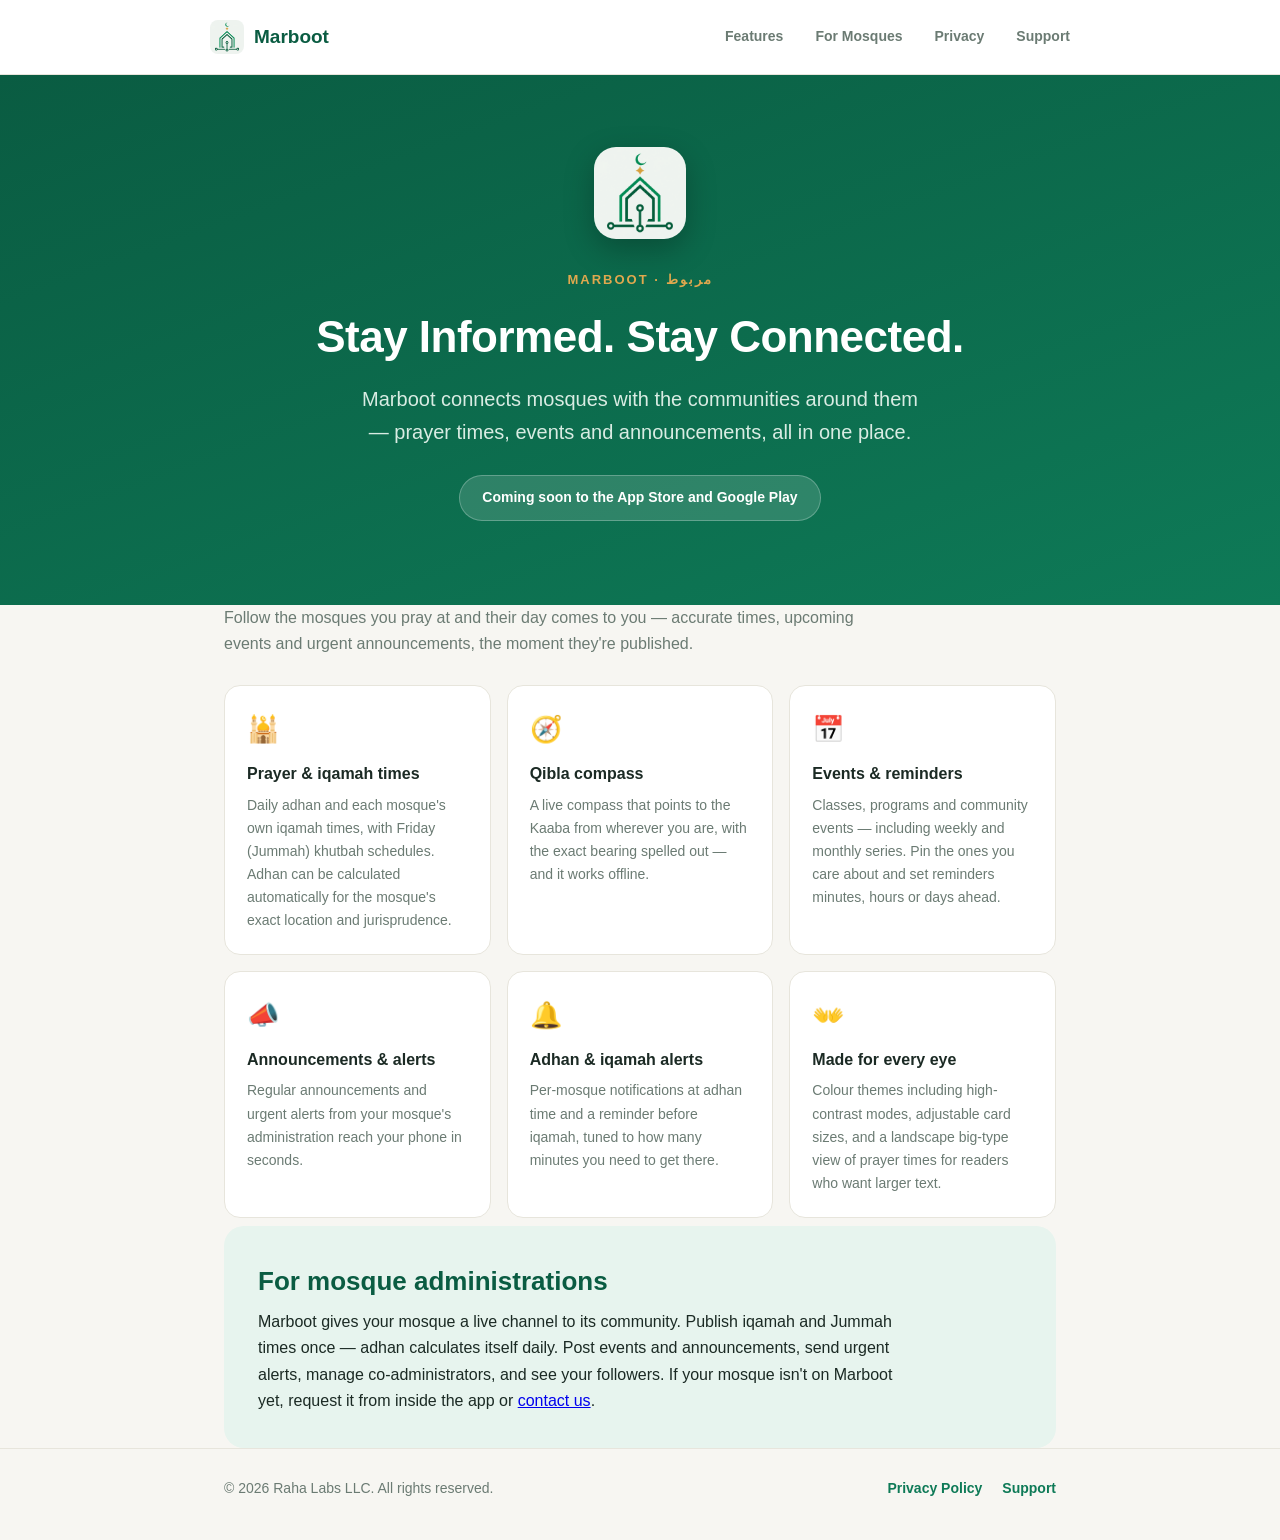
==== index.html @ cbec8668 "Cache-bust stylesheet" ====
<!DOCTYPE html>
<html lang="en">
<head>
  <meta charset="utf-8" />
  <meta name="viewport" content="width=device-width, initial-scale=1" />
  <title>Marboot — Stay Informed. Stay Connected.</title>
  <meta name="description" content="Marboot connects mosques with the communities around them: prayer and iqamah times, events, announcements and a qibla compass — all in one app." />
  <meta property="og:title" content="Marboot — Stay Informed. Stay Connected." />
  <meta property="og:description" content="Connecting mosques with their communities — prayer times, events, announcements and qibla in one app." />
  <meta property="og:image" content="icon.png" />
  <link rel="icon" href="icon.png" />
  <link rel="apple-touch-icon" href="icon.png" />
  <link rel="stylesheet" href="styles.css?v=2" />
</head>
<body>
  <header>
    <nav class="nav wrap">
      <a class="brand" href="index.html"><img src="icon.png" alt="" />Marboot</a>
      <a href="index.html#features">Features</a>
      <a href="index.html#mosques">For Mosques</a>
      <a href="privacy.html">Privacy</a>
      <a href="support.html">Support</a>
    </nav>
  </header>

  <div class="hero">
    <img src="icon.png" alt="Marboot app icon" />
    <div class="kicker">Marboot &middot; مربوط</div>
    <h1>Stay Informed. Stay Connected.</h1>
    <p class="tagline">Marboot connects mosques with the communities around them — prayer times, events and announcements, all in one place.</p>
    <span class="soon">Coming soon to the App&nbsp;Store and Google&nbsp;Play</span>
  </div>

  <section id="features" class="wrap">
    <p class="lede">Follow the mosques you pray at and their day comes to you — accurate times, upcoming events and urgent announcements, the moment they're published.</p>
    <div class="grid">
      <div class="card"><div class="emoji">🕌</div><h3>Prayer &amp; iqamah times</h3><p>Daily adhan and each mosque's own iqamah times, with Friday (Jummah) khutbah schedules. Adhan can be calculated automatically for the mosque's exact location and jurisprudence.</p></div>
      <div class="card"><div class="emoji">🧭</div><h3>Qibla compass</h3><p>A live compass that points to the Kaaba from wherever you are, with the exact bearing spelled out — and it works offline.</p></div>
      <div class="card"><div class="emoji">📅</div><h3>Events &amp; reminders</h3><p>Classes, programs and community events — including weekly and monthly series. Pin the ones you care about and set reminders minutes, hours or days ahead.</p></div>
      <div class="card"><div class="emoji">📣</div><h3>Announcements &amp; alerts</h3><p>Regular announcements and urgent alerts from your mosque's administration reach your phone in seconds.</p></div>
      <div class="card"><div class="emoji">🔔</div><h3>Adhan &amp; iqamah alerts</h3><p>Per-mosque notifications at adhan time and a reminder before iqamah, tuned to how many minutes you need to get there.</p></div>
      <div class="card"><div class="emoji">👐</div><h3>Made for every eye</h3><p>Colour themes including high-contrast modes, adjustable card sizes, and a landscape big-type view of prayer times for readers who want larger text.</p></div>
    </div>
  </section>

  <section id="mosques" class="wrap">
    <div class="admins">
      <h2>For mosque administrations</h2>
      <p>Marboot gives your mosque a live channel to its community. Publish iqamah and Jummah times once — adhan calculates itself daily. Post events and announcements, send urgent alerts, manage co-administrators, and see your followers. If your mosque isn't on Marboot yet, request it from inside the app or <a href="support.html">contact us</a>.</p>
    </div>
  </section>

  <footer>
    <div class="wrap">
      <span class="copy">© 2026 Raha Labs LLC. All rights reserved.</span>
      <a href="privacy.html">Privacy Policy</a>
      <a href="support.html">Support</a>
    </div>
  </footer>
</body>
</html>
---- styles.css ----
/* Marboot site — matches the app's Emerald Oasis palette. */
:root {
  --primary: #0E7A57;
  --primary-dark: #0A5C42;
  --primary-soft: #E7F4EE;
  --accent: #E0A84E;
  --bg: #F7F6F2;
  --surface: #FFFFFF;
  --text: #1B2A24;
  --muted: #6B7B73;
  --border: #E7E5DC;
}

* { margin: 0; padding: 0; box-sizing: border-box; }

body {
  font-family: -apple-system, BlinkMacSystemFont, "Segoe UI", Roboto, "Helvetica Neue", sans-serif;
  background: var(--bg);
  color: var(--text);
  line-height: 1.65;
}

.wrap { max-width: 880px; margin: 0 auto; padding: 0 24px; }

/* Header */
header { background: var(--surface); border-bottom: 1px solid var(--border); }
.nav { display: flex; align-items: center; gap: 12px; padding: 14px 0; }
.nav img { width: 34px; height: 34px; border-radius: 8px; }
.nav .brand { font-size: 19px; font-weight: 800; color: var(--primary-dark); margin-right: auto; text-decoration: none; display: flex; align-items: center; gap: 10px; }
.nav a { color: var(--muted); text-decoration: none; font-weight: 600; font-size: 14px; padding: 6px 10px; border-radius: 8px; }
.nav a:hover { color: var(--primary); background: var(--primary-soft); }

/* Hero */
.hero { background: linear-gradient(160deg, var(--primary-dark), var(--primary)); color: #fff; text-align: center; padding: 72px 24px 84px; }
.hero img { width: 92px; height: 92px; border-radius: 22px; box-shadow: 0 10px 30px rgba(0,0,0,.25); margin-bottom: 22px; }
.hero h1 { font-size: 44px; font-weight: 800; letter-spacing: -0.5px; }
.hero .kicker { color: var(--accent); font-weight: 700; letter-spacing: 2px; font-size: 13px; text-transform: uppercase; margin-bottom: 10px; }
.hero p.tagline { font-size: 20px; color: #d9ece3; margin-top: 10px; max-width: 560px; margin-left: auto; margin-right: auto; }
.hero .soon { display: inline-block; margin-top: 26px; background: rgba(255,255,255,.14); border: 1px solid rgba(255,255,255,.25); color: #fff; padding: 10px 22px; border-radius: 999px; font-weight: 700; font-size: 14px; }

/* Sections */
section { padding: 56px 0; }
h2 { font-size: 26px; font-weight: 800; color: var(--primary-dark); margin-bottom: 8px; }
.lede { color: var(--muted); max-width: 640px; margin-bottom: 28px; }

.grid { display: grid; grid-template-columns: repeat(auto-fit, minmax(240px, 1fr)); gap: 16px; }
.card { background: var(--surface); border: 1px solid var(--border); border-radius: 16px; padding: 22px; }
.card .emoji { font-size: 26px; }
.card h3 { font-size: 16px; font-weight: 700; margin: 10px 0 6px; }
.card p { font-size: 14px; color: var(--muted); }

.admins { background: var(--primary-soft); border-radius: 20px; padding: 34px; margin-top: 8px; }
.admins h2 { margin-bottom: 6px; }
.admins p { color: var(--text); max-width: 640px; }

/* Legal / prose pages */
.prose { background: var(--surface); border: 1px solid var(--border); border-radius: 16px; padding: 40px; margin: 48px 0; }
.prose h1 { font-size: 30px; color: var(--primary-dark); margin-bottom: 4px; }
.prose .updated { color: var(--muted); font-size: 14px; margin-bottom: 26px; }
.prose h2 { font-size: 19px; margin: 28px 0 8px; }
.prose p, .prose li { font-size: 15px; }
.prose ul { padding-left: 22px; margin: 8px 0; }
.prose li { margin: 5px 0; }
.prose a { color: var(--primary); }

/* Footer */
footer { border-top: 1px solid var(--border); padding: 28px 0 40px; color: var(--muted); font-size: 14px; }
footer .wrap { display: flex; flex-wrap: wrap; gap: 8px 20px; align-items: center; }
footer a { color: var(--primary); text-decoration: none; font-weight: 600; }
footer .copy { margin-right: auto; }

/* Phones: the brand takes its own row so all four links fit beneath it,
   and the type scale steps down to match the narrower measure. */
@media (max-width: 560px) {
  .nav { flex-wrap: wrap; gap: 6px 4px; padding: 12px 0 10px; }
  .nav .brand { flex-basis: 100%; }
  .nav a:not(.brand) { font-size: 13px; padding: 5px 8px; }
  .hero { padding: 48px 20px 56px; }
  .hero img { width: 76px; height: 76px; }
  .hero h1 { font-size: 30px; }
  .hero p.tagline { font-size: 17px; }
  section { padding: 40px 0; }
  h2 { font-size: 22px; }
  .admins { padding: 24px; }
  .prose { padding: 26px; margin: 28px 0; }
  .prose h1 { font-size: 26px; }
}
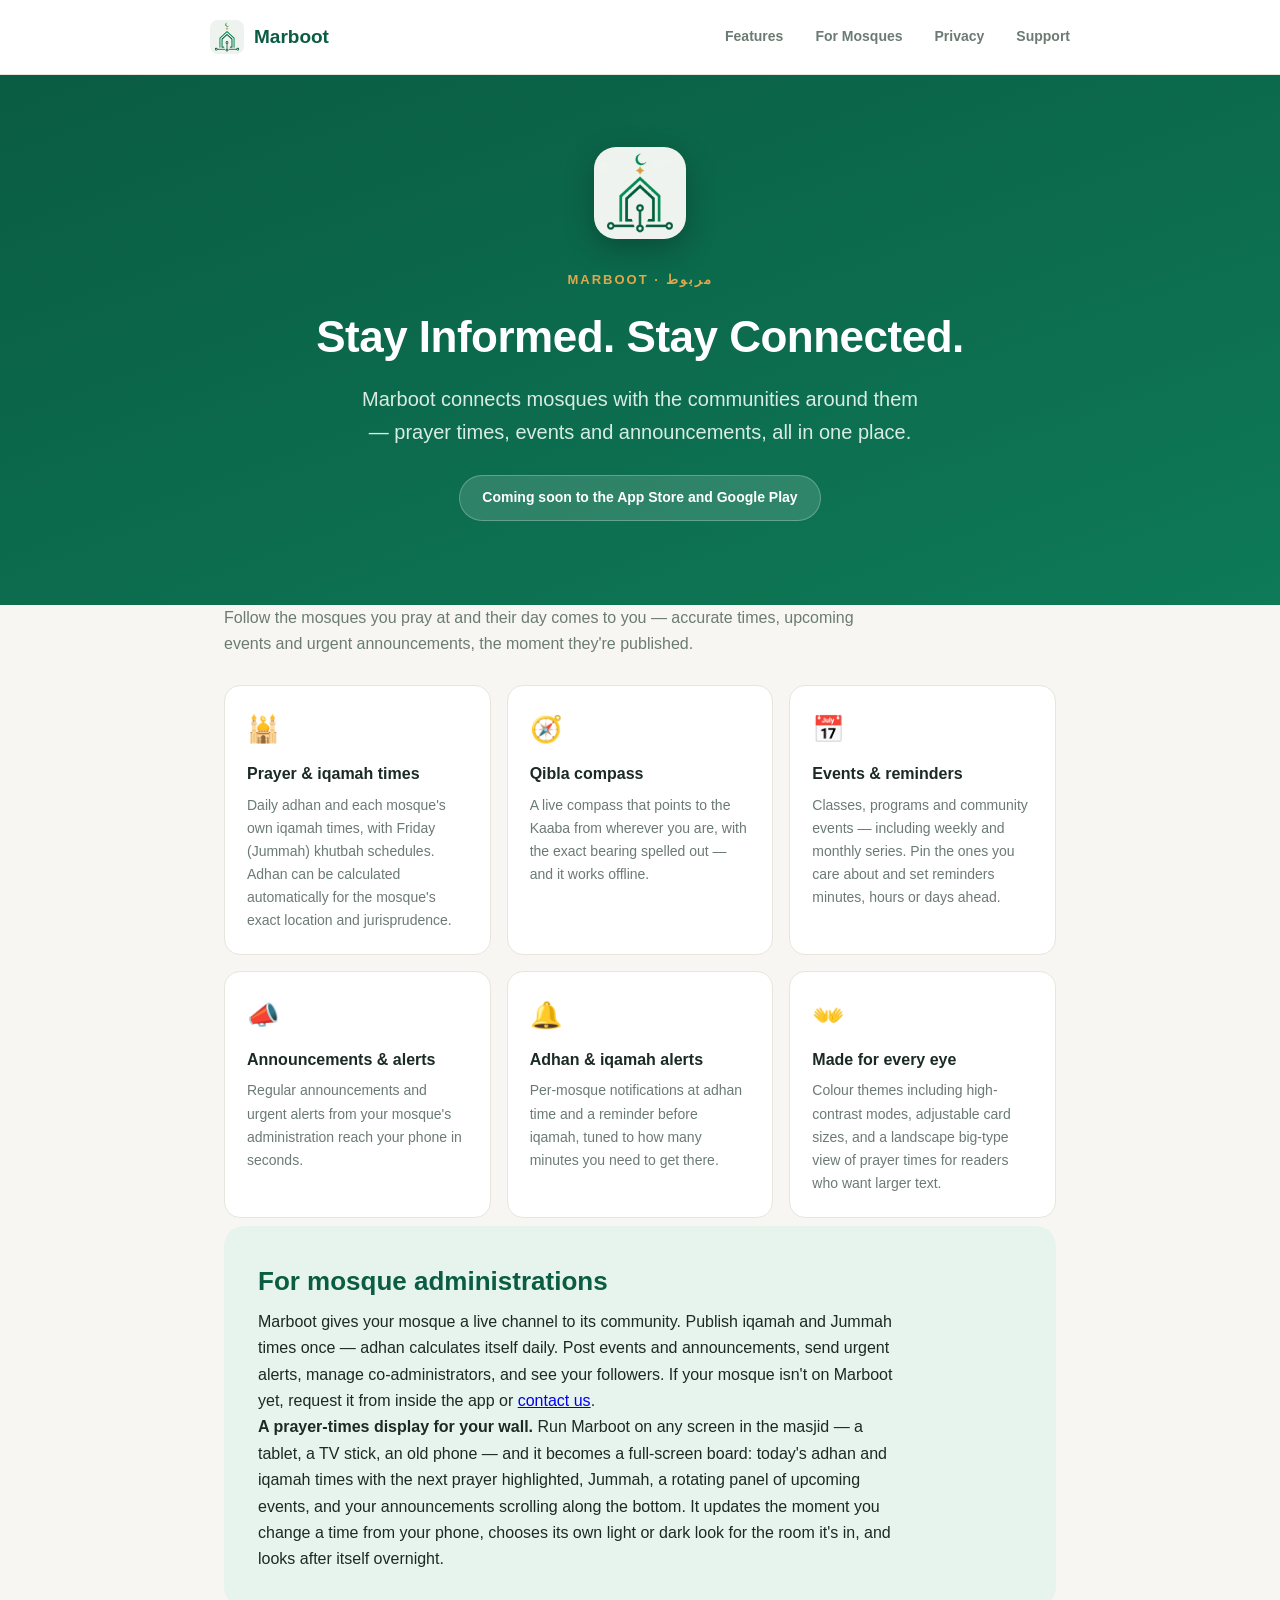
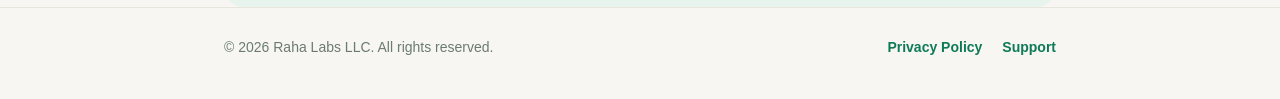
==== commit b7c52db3: "Add the wall display to For Mosques; note Apple revocation on deletion The site never mentioned the " ====
--- a/index.html
+++ b/index.html
@@ -47,6 +47,7 @@
     <div class="admins">
       <h2>For mosque administrations</h2>
       <p>Marboot gives your mosque a live channel to its community. Publish iqamah and Jummah times once — adhan calculates itself daily. Post events and announcements, send urgent alerts, manage co-administrators, and see your followers. If your mosque isn't on Marboot yet, request it from inside the app or <a href="support.html">contact us</a>.</p>
+      <p><strong>A prayer-times display for your wall.</strong> Run Marboot on any screen in the masjid — a tablet, a TV stick, an old phone — and it becomes a full-screen board: today's adhan and iqamah times with the next prayer highlighted, Jummah, a rotating panel of upcoming events, and your announcements scrolling along the bottom. It updates the moment you change a time from your phone, chooses its own light or dark look for the room it's in, and looks after itself overnight.</p>
     </div>
   </section>
 
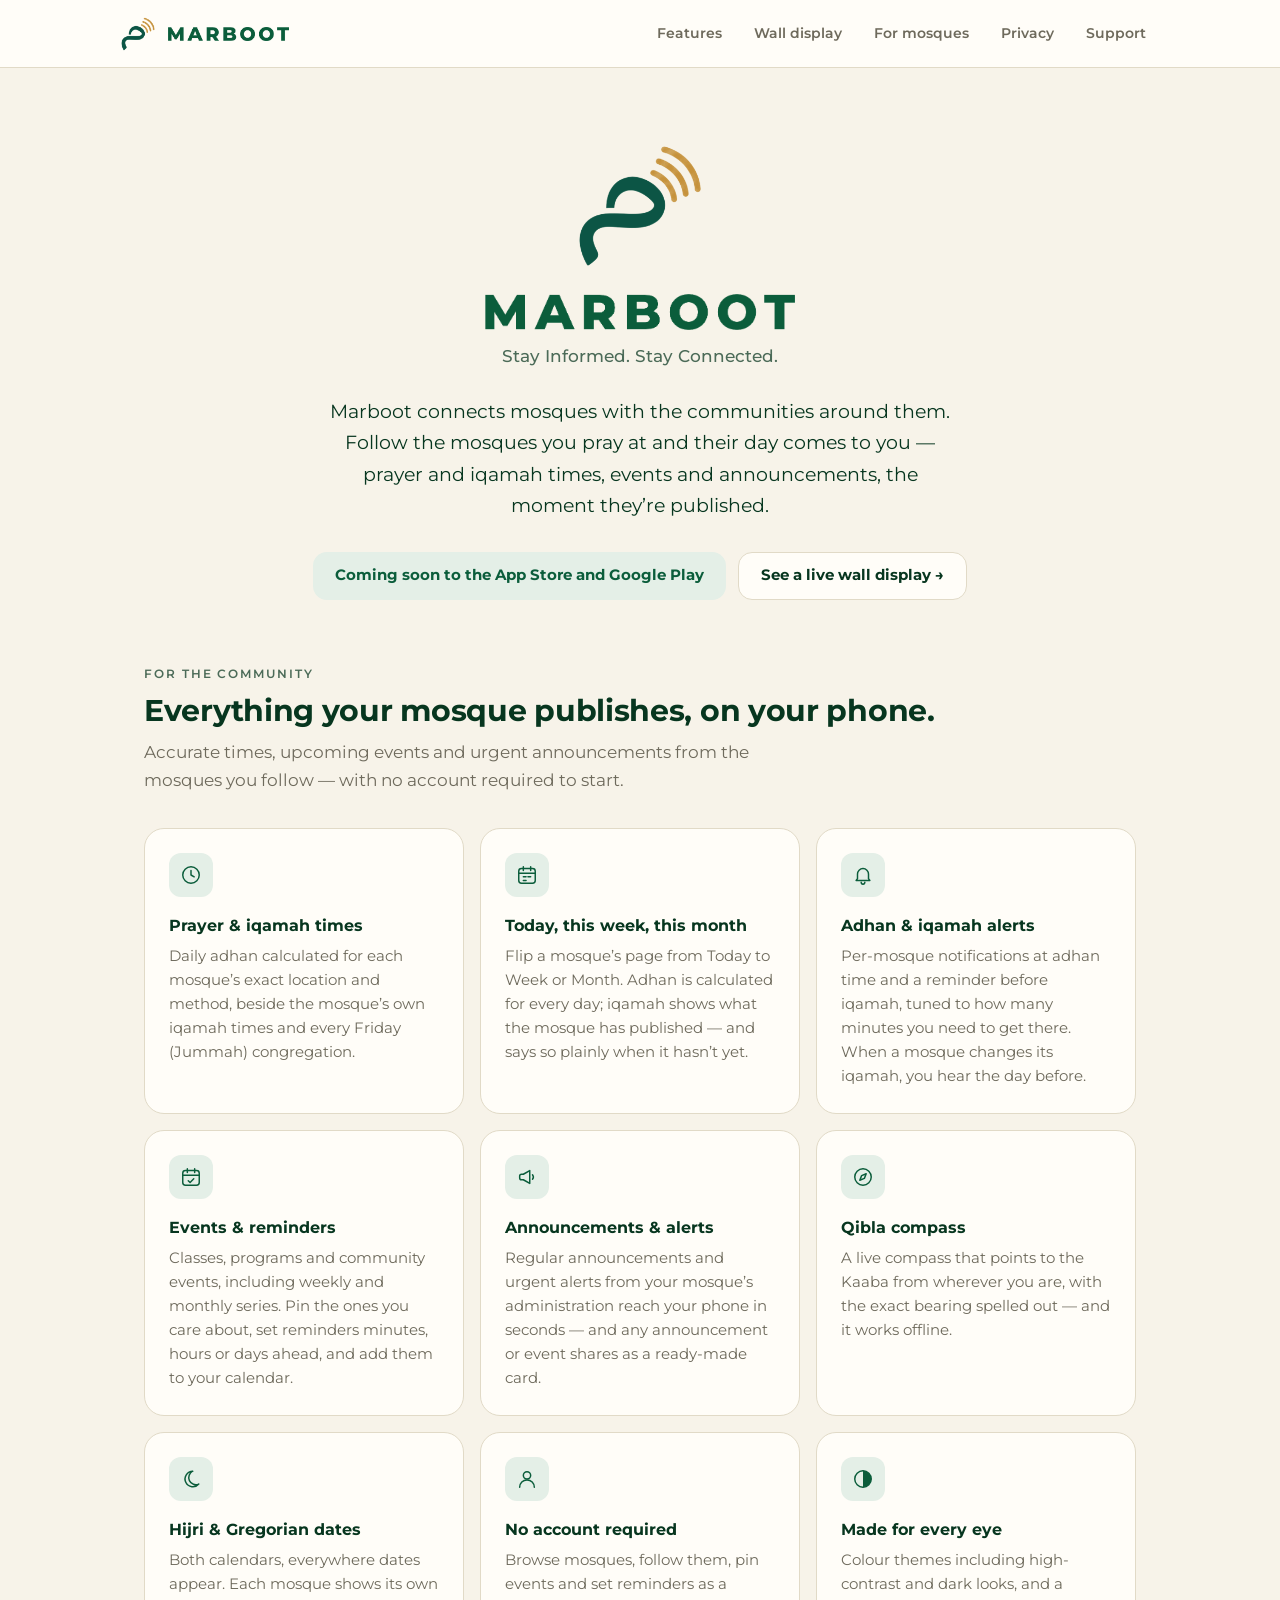
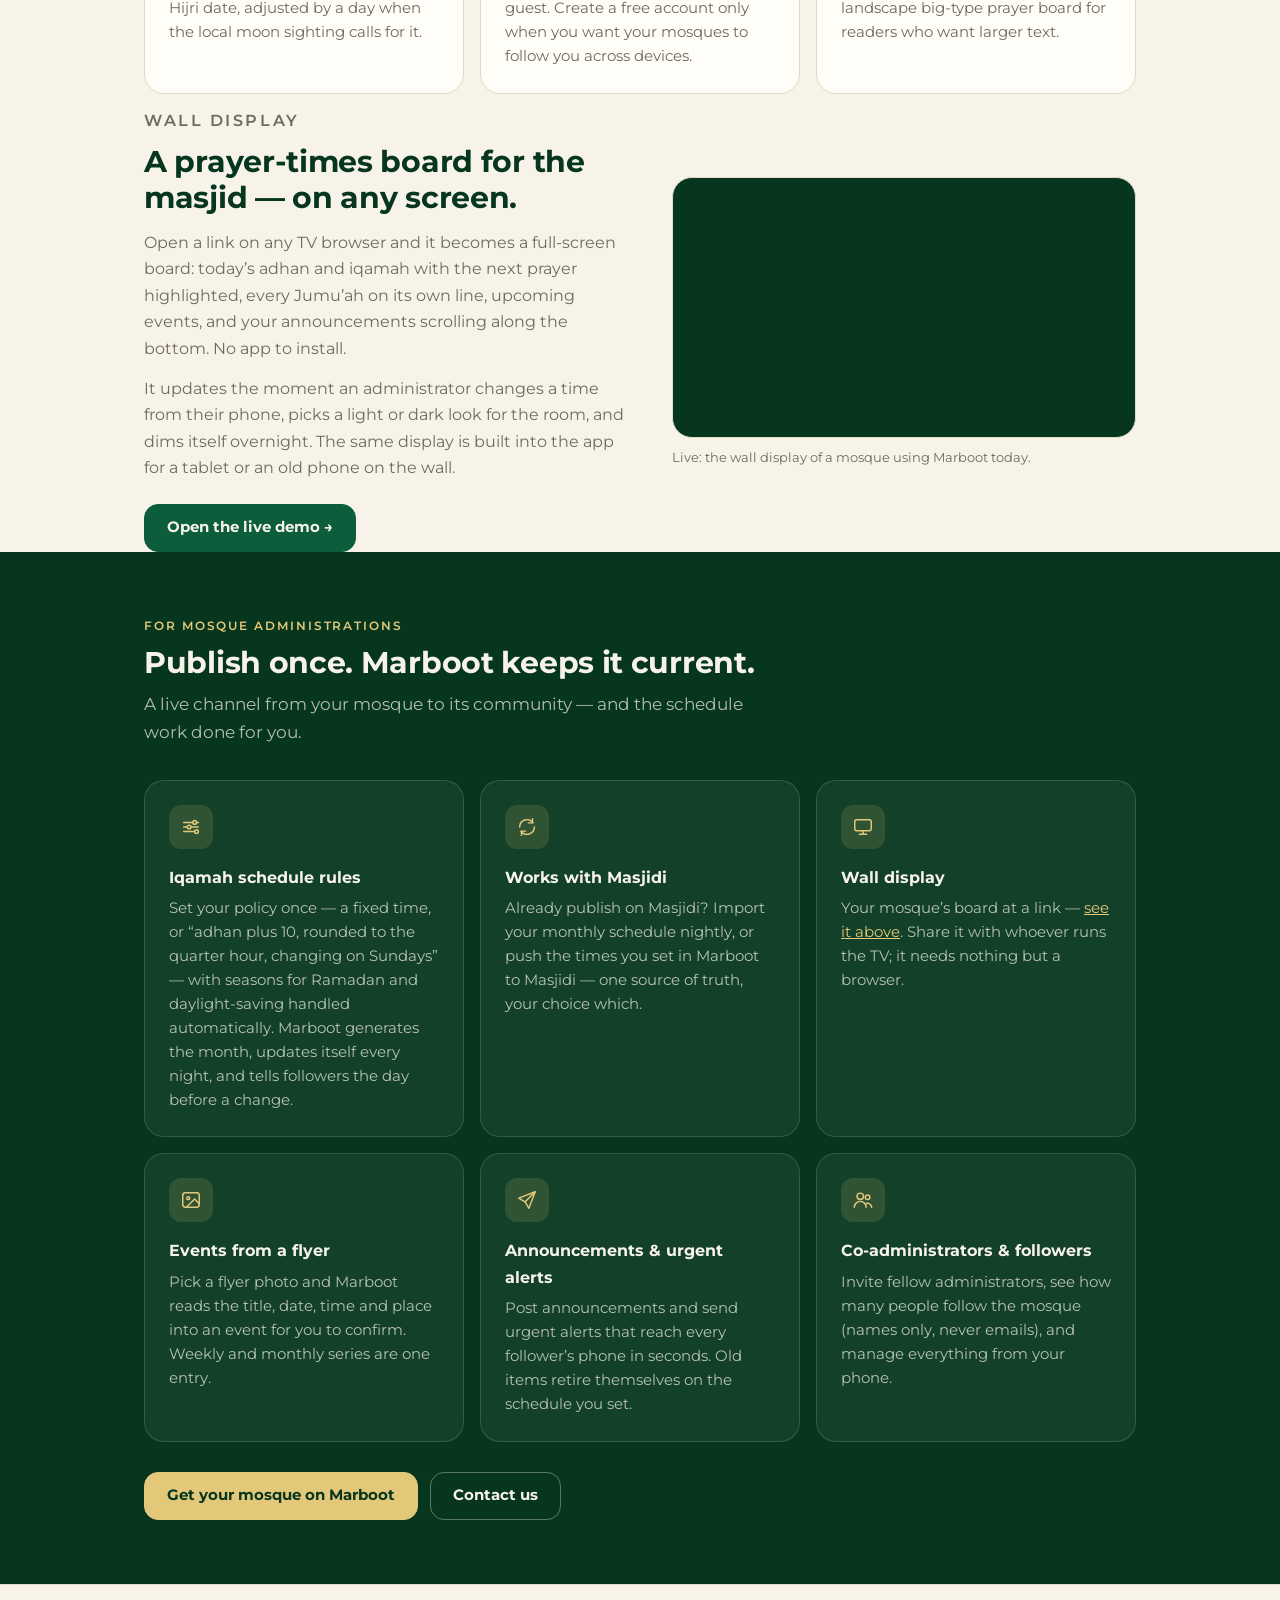
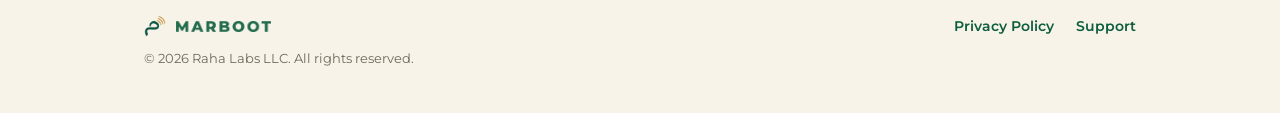
==== commit 37e2bd09: "Rebrand to the design-guide kit; cover the new features Visual: dome green, brass and marble cream t" ====
--- a/index.html
+++ b/index.html
@@ -4,58 +4,170 @@
   <meta charset="utf-8" />
   <meta name="viewport" content="width=device-width, initial-scale=1" />
   <title>Marboot — Stay Informed. Stay Connected.</title>
-  <meta name="description" content="Marboot connects mosques with the communities around them: prayer and iqamah times, events, announcements and a qibla compass — all in one app." />
+  <meta name="description" content="Marboot connects mosques with the communities around them: prayer and iqamah times, week and month schedules, events, announcements, a qibla compass and a wall display for the masjid — all in one app." />
   <meta property="og:title" content="Marboot — Stay Informed. Stay Connected." />
-  <meta property="og:description" content="Connecting mosques with their communities — prayer times, events, announcements and qibla in one app." />
-  <meta property="og:image" content="icon.png" />
-  <link rel="icon" href="icon.png" />
-  <link rel="apple-touch-icon" href="icon.png" />
-  <link rel="stylesheet" href="styles.css?v=2" />
+  <meta property="og:description" content="Connecting mosques with their communities — prayer times, events, announcements, qibla and a live wall display." />
+  <meta property="og:image" content="https://obaidamin.github.io/marboot-site/assets/og-image.png" />
+  <meta property="og:type" content="website" />
+  <meta name="twitter:card" content="summary_large_image" />
+  <meta name="theme-color" content="#F7F3E9" />
+  <link rel="icon" type="image/png" sizes="32x32" href="assets/favicon-32.png" />
+  <link rel="icon" type="image/png" sizes="16x16" href="assets/favicon-16.png" />
+  <link rel="apple-touch-icon" href="assets/apple-touch-icon.png" />
+  <link rel="preconnect" href="https://fonts.googleapis.com" />
+  <link rel="preconnect" href="https://fonts.gstatic.com" crossorigin />
+  <link href="https://fonts.googleapis.com/css2?family=Montserrat:wght@400;500;600;700;800&display=swap" rel="stylesheet" />
+  <link rel="stylesheet" href="styles.css?v=3" />
 </head>
 <body>
   <header>
-    <nav class="nav wrap">
-      <a class="brand" href="index.html"><img src="icon.png" alt="" />Marboot</a>
+    <nav class="nav wrap" aria-label="Main">
+      <a class="brand" href="index.html" aria-label="Marboot home">
+        <img class="symbol" src="assets/symbol-color.png" alt="" />
+        <img class="word" src="assets/wordmark-green.png" alt="Marboot" />
+      </a>
       <a href="index.html#features">Features</a>
-      <a href="index.html#mosques">For Mosques</a>
+      <a href="index.html#display">Wall display</a>
+      <a href="index.html#mosques">For mosques</a>
       <a href="privacy.html">Privacy</a>
       <a href="support.html">Support</a>
     </nav>
   </header>
 
   <div class="hero">
-    <img src="icon.png" alt="Marboot app icon" />
-    <div class="kicker">Marboot &middot; مربوط</div>
-    <h1>Stay Informed. Stay Connected.</h1>
-    <p class="tagline">Marboot connects mosques with the communities around them — prayer times, events and announcements, all in one place.</p>
-    <span class="soon">Coming soon to the App&nbsp;Store and Google&nbsp;Play</span>
+    <img class="symbol" src="assets/symbol-color.png" alt="" />
+    <img class="word" src="assets/wordmark-green.png" alt="Marboot" />
+    <p class="tagline">Stay Informed. Stay Connected.</p>
+    <p class="lede">Marboot connects mosques with the communities around them. Follow the mosques you pray at and their day comes to you — prayer and iqamah times, events and announcements, the moment they’re published.</p>
+    <div class="actions">
+      <span class="pill">Coming soon to the App Store and Google Play</span>
+      <a class="btn" href="#display">See a live wall display →</a>
+    </div>
   </div>
 
   <section id="features" class="wrap">
-    <p class="lede">Follow the mosques you pray at and their day comes to you — accurate times, upcoming events and urgent announcements, the moment they're published.</p>
+    <p class="eyebrow">For the community</p>
+    <h2>Everything your mosque publishes, on your phone.</h2>
+    <p class="sub">Accurate times, upcoming events and urgent announcements from the mosques you follow — with no account required to start.</p>
     <div class="grid">
-      <div class="card"><div class="emoji">🕌</div><h3>Prayer &amp; iqamah times</h3><p>Daily adhan and each mosque's own iqamah times, with Friday (Jummah) khutbah schedules. Adhan can be calculated automatically for the mosque's exact location and jurisprudence.</p></div>
-      <div class="card"><div class="emoji">🧭</div><h3>Qibla compass</h3><p>A live compass that points to the Kaaba from wherever you are, with the exact bearing spelled out — and it works offline.</p></div>
-      <div class="card"><div class="emoji">📅</div><h3>Events &amp; reminders</h3><p>Classes, programs and community events — including weekly and monthly series. Pin the ones you care about and set reminders minutes, hours or days ahead.</p></div>
-      <div class="card"><div class="emoji">📣</div><h3>Announcements &amp; alerts</h3><p>Regular announcements and urgent alerts from your mosque's administration reach your phone in seconds.</p></div>
-      <div class="card"><div class="emoji">🔔</div><h3>Adhan &amp; iqamah alerts</h3><p>Per-mosque notifications at adhan time and a reminder before iqamah, tuned to how many minutes you need to get there.</p></div>
-      <div class="card"><div class="emoji">👐</div><h3>Made for every eye</h3><p>Colour themes including high-contrast modes, adjustable card sizes, and a landscape big-type view of prayer times for readers who want larger text.</p></div>
+      <div class="card">
+        <div class="icon"><svg viewBox="0 0 24 24"><circle cx="12" cy="12" r="9"/><path d="M12 7v5l3.5 2"/></svg></div>
+        <h3>Prayer &amp; iqamah times</h3>
+        <p>Daily adhan calculated for each mosque’s exact location and method, beside the mosque’s own iqamah times and every Friday (Jummah) congregation.</p>
+      </div>
+      <div class="card">
+        <div class="icon"><svg viewBox="0 0 24 24"><rect x="3" y="5" width="18" height="16" rx="3"/><path d="M3 10h18M8 3v4M16 3v4M8 14h3M13 14h3M8 18h3"/></svg></div>
+        <h3>Today, this week, this month</h3>
+        <p>Flip a mosque’s page from Today to Week or Month. Adhan is calculated for every day; iqamah shows what the mosque has published — and says so plainly when it hasn’t yet.</p>
+      </div>
+      <div class="card">
+        <div class="icon"><svg viewBox="0 0 24 24"><path d="M6 16V11a6 6 0 0 1 12 0v5l1.5 2h-15z"/><path d="M10 20a2 2 0 0 0 4 0"/></svg></div>
+        <h3>Adhan &amp; iqamah alerts</h3>
+        <p>Per-mosque notifications at adhan time and a reminder before iqamah, tuned to how many minutes you need to get there. When a mosque changes its iqamah, you hear the day before.</p>
+      </div>
+      <div class="card">
+        <div class="icon"><svg viewBox="0 0 24 24"><rect x="3" y="5" width="18" height="16" rx="3"/><path d="M3 10h18M8 3v4M16 3v4M9 16l2 2 4-4"/></svg></div>
+        <h3>Events &amp; reminders</h3>
+        <p>Classes, programs and community events, including weekly and monthly series. Pin the ones you care about, set reminders minutes, hours or days ahead, and add them to your calendar.</p>
+      </div>
+      <div class="card">
+        <div class="icon"><svg viewBox="0 0 24 24"><path d="M4 11v2a2 2 0 0 0 2 2h2l7 4V5L8 9H6a2 2 0 0 0-2 2z"/><path d="M18 9.5a4 4 0 0 1 0 5"/></svg></div>
+        <h3>Announcements &amp; alerts</h3>
+        <p>Regular announcements and urgent alerts from your mosque’s administration reach your phone in seconds — and any announcement or event shares as a ready-made card.</p>
+      </div>
+      <div class="card">
+        <div class="icon"><svg viewBox="0 0 24 24"><circle cx="12" cy="12" r="9"/><path d="M15.5 8.5 13.5 13.5 8.5 15.5 10.5 10.5z"/></svg></div>
+        <h3>Qibla compass</h3>
+        <p>A live compass that points to the Kaaba from wherever you are, with the exact bearing spelled out — and it works offline.</p>
+      </div>
+      <div class="card">
+        <div class="icon"><svg viewBox="0 0 24 24"><path d="M14 3.5a8.5 8.5 0 1 0 6.5 14A7 7 0 0 1 14 3.5z"/></svg></div>
+        <h3>Hijri &amp; Gregorian dates</h3>
+        <p>Both calendars, everywhere dates appear. Each mosque shows its own Hijri date, adjusted by a day when the local moon sighting calls for it.</p>
+      </div>
+      <div class="card">
+        <div class="icon"><svg viewBox="0 0 24 24"><circle cx="12" cy="8" r="4"/><path d="M4 21a8 8 0 0 1 16 0"/></svg></div>
+        <h3>No account required</h3>
+        <p>Browse mosques, follow them, pin events and set reminders as a guest. Create a free account only when you want your mosques to follow you across devices.</p>
+      </div>
+      <div class="card">
+        <div class="icon"><svg viewBox="0 0 24 24"><circle cx="12" cy="12" r="9"/><path d="M12 3a9 9 0 0 1 0 18z" fill="currentColor" stroke="none"/></svg></div>
+        <h3>Made for every eye</h3>
+        <p>Colour themes including high-contrast and dark looks, and a landscape big-type prayer board for readers who want larger text.</p>
+      </div>
     </div>
   </section>
 
-  <section id="mosques" class="wrap">
-    <div class="admins">
-      <h2>For mosque administrations</h2>
-      <p>Marboot gives your mosque a live channel to its community. Publish iqamah and Jummah times once — adhan calculates itself daily. Post events and announcements, send urgent alerts, manage co-administrators, and see your followers. If your mosque isn't on Marboot yet, request it from inside the app or <a href="support.html">contact us</a>.</p>
-      <p><strong>A prayer-times display for your wall.</strong> Run Marboot on any screen in the masjid — a tablet, a TV stick, an old phone — and it becomes a full-screen board: today's adhan and iqamah times with the next prayer highlighted, Jummah, a rotating panel of upcoming events, and your announcements scrolling along the bottom. It updates the moment you change a time from your phone, chooses its own light or dark look for the room it's in, and looks after itself overnight.</p>
+  <section id="display" class="wrap">
+    <div class="display">
+      <div class="copy">
+        <p class="eyebrow">Wall display</p>
+        <h2>A prayer-times board for the masjid — on any screen.</h2>
+        <p>Open a link on any TV browser and it becomes a full-screen board: today’s adhan and iqamah with the next prayer highlighted, every Jumu’ah on its own line, upcoming events, and your announcements scrolling along the bottom. No app to install.</p>
+        <p>It updates the moment an administrator changes a time from their phone, picks a light or dark look for the room, and dims itself overnight. The same display is built into the app for a tablet or an old phone on the wall.</p>
+        <div class="actions">
+          <a class="btn primary" href="https://marboot-prod.web.app/tv/mosque_mhma_95391" target="_blank" rel="noopener">Open the live demo →</a>
+        </div>
+      </div>
+      <div>
+        <div class="frame">
+          <iframe src="https://marboot-prod.web.app/tv/mosque_mhma_95391?pattern=off" title="Marboot wall display — live" loading="lazy" tabindex="-1"></iframe>
+        </div>
+        <p class="frame-note">Live: the wall display of a mosque using Marboot today.</p>
+      </div>
+    </div>
+  </section>
+
+  <section id="mosques" class="admins">
+    <div class="wrap">
+      <p class="eyebrow">For mosque administrations</p>
+      <h2>Publish once. Marboot keeps it current.</h2>
+      <p class="sub">A live channel from your mosque to its community — and the schedule work done for you.</p>
+      <div class="grid">
+        <div class="card">
+          <div class="icon"><svg viewBox="0 0 24 24"><path d="M4 7h10M18 7h2M4 12h4M12 12h8M4 17h12M20 17h0"/><circle cx="16" cy="7" r="2"/><circle cx="10" cy="12" r="2"/><circle cx="18" cy="17" r="2"/></svg></div>
+          <h3>Iqamah schedule rules</h3>
+          <p>Set your policy once — a fixed time, or “adhan plus 10, rounded to the quarter hour, changing on Sundays” — with seasons for Ramadan and daylight-saving handled automatically. Marboot generates the month, updates itself every night, and tells followers the day before a change.</p>
+        </div>
+        <div class="card">
+          <div class="icon"><svg viewBox="0 0 24 24"><path d="M20 12a8 8 0 0 1-14.5 4.6M4 12a8 8 0 0 1 14.5-4.6"/><path d="M18 3v4.5h-4.5M6 21v-4.5h4.5"/></svg></div>
+          <h3>Works with Masjidi</h3>
+          <p>Already publish on Masjidi? Import your monthly schedule nightly, or push the times you set in Marboot to Masjidi — one source of truth, your choice which.</p>
+        </div>
+        <div class="card">
+          <div class="icon"><svg viewBox="0 0 24 24"><rect x="3" y="4" width="18" height="12" rx="2"/><path d="M8 20h8M12 16v4"/></svg></div>
+          <h3>Wall display</h3>
+          <p>Your mosque’s board at a link — <a href="#display">see it above</a>. Share it with whoever runs the TV; it needs nothing but a browser.</p>
+        </div>
+        <div class="card">
+          <div class="icon"><svg viewBox="0 0 24 24"><rect x="3" y="4" width="18" height="16" rx="3"/><circle cx="9" cy="10" r="1.6"/><path d="M21 16l-5-5-9 9"/></svg></div>
+          <h3>Events from a flyer</h3>
+          <p>Pick a flyer photo and Marboot reads the title, date, time and place into an event for you to confirm. Weekly and monthly series are one entry.</p>
+        </div>
+        <div class="card">
+          <div class="icon"><svg viewBox="0 0 24 24"><path d="M21 3 10 14"/><path d="M21 3l-7 18-4-7-7-4z"/></svg></div>
+          <h3>Announcements &amp; urgent alerts</h3>
+          <p>Post announcements and send urgent alerts that reach every follower’s phone in seconds. Old items retire themselves on the schedule you set.</p>
+        </div>
+        <div class="card">
+          <div class="icon"><svg viewBox="0 0 24 24"><circle cx="9" cy="8" r="3.5"/><path d="M2.5 20a6.5 6.5 0 0 1 13 0"/><circle cx="17" cy="9" r="2.5"/><path d="M16 15.5a5 5 0 0 1 5.5 4.5"/></svg></div>
+          <h3>Co-administrators &amp; followers</h3>
+          <p>Invite fellow administrators, see how many people follow the mosque (names only, never emails), and manage everything from your phone.</p>
+        </div>
+      </div>
+      <div class="actions">
+        <a class="btn primary" href="support.html#mosque">Get your mosque on Marboot</a>
+        <a class="btn" href="support.html">Contact us</a>
+      </div>
     </div>
   </section>
 
   <footer>
     <div class="wrap">
-      <span class="copy">© 2026 Raha Labs LLC. All rights reserved.</span>
+      <span class="mark"><img class="symbol" src="assets/symbol-color.png" alt="" /><img class="word" src="assets/wordmark-green.png" alt="Marboot" /></span>
       <a href="privacy.html">Privacy Policy</a>
       <a href="support.html">Support</a>
+      <span class="copy">© 2026 Raha Labs LLC. All rights reserved.</span>
     </div>
   </footer>
 </body>
--- a/styles.css
+++ b/styles.css
@@ -1,87 +1,129 @@
-/* Marboot site — matches the app's Emerald Oasis palette. */
+/* Marboot site — design-guide/brand-tokens: dome green, brass, marble cream.
+   One cream surface; hierarchy from type and space, hairline rules, no
+   gradients, no lifted cards. Montserrat throughout (the brand face); the
+   wordmark is artwork and is never typeset. */
 :root {
-  --primary: #0E7A57;
-  --primary-dark: #0A5C42;
-  --primary-soft: #E7F4EE;
-  --accent: #E0A84E;
-  --bg: #F7F6F2;
-  --surface: #FFFFFF;
-  --text: #1B2A24;
-  --muted: #6B7B73;
-  --border: #E7E5DC;
+  --green-900: #07361F; --green-700: #0B5D3B; --green-600: #0C5545; --green-500: #4C6B58; --green-100: #E4EFE7;
+  --brass-600: #C69239; --brass-500: #C9A227; --brass-300: #E3C87A;
+  --cream-050: #FFFDF8; --cream-100: #F7F3E9; --cream-200: #F6F1E4;
+  --line: #E1DAC7; --line-strong: #CFC6AE;
+  --ink: #07361F; --ink-muted: #6E6A5C;
+  --r-field: 14px; --r-card: 20px; --r-pill: 999px;
+  --dur: 120ms; --ease: cubic-bezier(0.2, 0, 0, 1);
 }
 
 * { margin: 0; padding: 0; box-sizing: border-box; }
+html { scroll-behavior: smooth; }
+body {
+  font-family: 'Montserrat', system-ui, -apple-system, 'Segoe UI', Roboto, sans-serif;
+  background: var(--cream-100); color: var(--ink); line-height: 1.65;
+  -webkit-font-smoothing: antialiased;
+}
+a { color: var(--green-700); transition: color var(--dur) var(--ease), background-color var(--dur) var(--ease), border-color var(--dur) var(--ease); }
+img { display: block; max-width: 100%; }
+.wrap { max-width: 1040px; margin: 0 auto; padding: 0 24px; }
 
-body {
-  font-family: -apple-system, BlinkMacSystemFont, "Segoe UI", Roboto, "Helvetica Neue", sans-serif;
-  background: var(--bg);
-  color: var(--text);
-  line-height: 1.65;
+/* ---- Header: horizontal lockup left, links right ---- */
+header { background: var(--cream-050); border-bottom: 1px solid var(--line); position: sticky; top: 0; z-index: 10; }
+.nav { display: flex; align-items: center; gap: 4px; padding: 14px 0; }
+.nav .brand { display: flex; align-items: center; gap: 12px; margin-right: auto; text-decoration: none; padding: 0; }
+.nav .brand .symbol { width: 36px; height: 36px; }
+.nav .brand .word { height: 14px; width: auto; } /* min wordmark height per the kit */
+.nav a { color: var(--ink-muted); text-decoration: none; font-weight: 600; font-size: 14px; padding: 8px 14px; border-radius: var(--r-pill); }
+.nav a:hover { color: var(--green-700); background: var(--green-100); }
+.nav a.cta { color: var(--cream-100); background: var(--green-700); margin-left: 6px; }
+.nav a.cta:hover { background: #07472C; }
+
+/* ---- Hero: the stacked lockup IS the headline ---- */
+.hero { text-align: center; padding: 72px 24px 64px; }
+.hero .symbol { width: 132px; height: 132px; margin: 0 auto; }
+.hero .word { height: 36px; width: auto; margin: 22px auto 0; }
+.hero .tagline { margin-top: 12px; font-size: 17px; font-weight: 500; color: var(--green-500); }
+.hero .lede { margin: 26px auto 0; max-width: 620px; font-size: 19px; color: var(--ink); }
+.hero .actions { display: flex; flex-wrap: wrap; gap: 12px; justify-content: center; margin-top: 30px; }
+.pill, .btn {
+  display: inline-flex; align-items: center; gap: 8px; height: 48px; padding: 0 22px;
+  border-radius: var(--r-field); font-weight: 700; font-size: 14.5px; text-decoration: none;
 }
+.pill { background: var(--green-100); color: var(--green-700); }
+.btn { background: var(--cream-050); color: var(--green-900); border: 1px solid var(--line); }
+.btn:hover { border-color: var(--line-strong); }
+.btn.primary { background: var(--green-700); color: var(--cream-100); border-color: var(--green-700); }
+.btn.primary:hover { background: #07472C; border-color: #07472C; }
+.hero .stores { margin-top: 14px; font-size: 13px; color: var(--ink-muted); }
 
-.wrap { max-width: 880px; margin: 0 auto; padding: 0 24px; }
+/* ---- Sections ---- */
+section { padding: 64px 0; }
+.eyebrow { font-size: 12px; font-weight: 600; letter-spacing: 0.16em; text-transform: uppercase; color: var(--green-500); margin-bottom: 10px; }
+h2 { font-size: 30px; font-weight: 700; letter-spacing: -0.01em; color: var(--green-900); line-height: 1.2; }
+.sub { color: var(--ink-muted); max-width: 640px; margin-top: 10px; font-size: 16.5px; }
 
-/* Header */
-header { background: var(--surface); border-bottom: 1px solid var(--border); }
-.nav { display: flex; align-items: center; gap: 12px; padding: 14px 0; }
-.nav img { width: 34px; height: 34px; border-radius: 8px; }
-.nav .brand { font-size: 19px; font-weight: 800; color: var(--primary-dark); margin-right: auto; text-decoration: none; display: flex; align-items: center; gap: 10px; }
-.nav a { color: var(--muted); text-decoration: none; font-weight: 600; font-size: 14px; padding: 6px 10px; border-radius: 8px; }
-.nav a:hover { color: var(--primary); background: var(--primary-soft); }
+.grid { display: grid; grid-template-columns: repeat(auto-fit, minmax(260px, 1fr)); gap: 16px; margin-top: 34px; }
+.card { background: var(--cream-050); border: 1px solid var(--line); border-radius: var(--r-card); padding: 24px; }
+.card:hover { border-color: var(--line-strong); }
+.icon { width: 44px; height: 44px; border-radius: 12px; background: var(--green-100); color: var(--green-700); display: grid; place-items: center; }
+.icon svg { width: 22px; height: 22px; stroke: currentColor; fill: none; stroke-width: 1.6; stroke-linecap: round; stroke-linejoin: round; }
+.card h3 { font-size: 16px; font-weight: 700; margin: 16px 0 6px; color: var(--green-900); }
+.card p { font-size: 14.5px; color: var(--ink-muted); }
 
-/* Hero */
-.hero { background: linear-gradient(160deg, var(--primary-dark), var(--primary)); color: #fff; text-align: center; padding: 72px 24px 84px; }
-.hero img { width: 92px; height: 92px; border-radius: 22px; box-shadow: 0 10px 30px rgba(0,0,0,.25); margin-bottom: 22px; }
-.hero h1 { font-size: 44px; font-weight: 800; letter-spacing: -0.5px; }
-.hero .kicker { color: var(--accent); font-weight: 700; letter-spacing: 2px; font-size: 13px; text-transform: uppercase; margin-bottom: 10px; }
-.hero p.tagline { font-size: 20px; color: #d9ece3; margin-top: 10px; max-width: 560px; margin-left: auto; margin-right: auto; }
-.hero .soon { display: inline-block; margin-top: 26px; background: rgba(255,255,255,.14); border: 1px solid rgba(255,255,255,.25); color: #fff; padding: 10px 22px; border-radius: 999px; font-weight: 700; font-size: 14px; }
+/* ---- Wall display: live frame beside the copy ---- */
+.display { display: grid; grid-template-columns: 1.05fr 1fr; gap: 40px; align-items: center; }
+.display .copy p { color: var(--ink-muted); margin-top: 14px; font-size: 16px; }
+.display .copy .actions { margin-top: 22px; display: flex; flex-wrap: wrap; gap: 12px; }
+.frame { border-radius: var(--r-card); overflow: hidden; border: 1px solid var(--line); background: var(--green-900); aspect-ratio: 16 / 9; }
+.frame iframe { width: 100%; height: 100%; border: 0; display: block; pointer-events: none; }
+.frame-note { font-size: 12.5px; color: var(--ink-muted); margin-top: 10px; }
 
-/* Sections */
-section { padding: 56px 0; }
-h2 { font-size: 26px; font-weight: 800; color: var(--primary-dark); margin-bottom: 8px; }
-.lede { color: var(--muted); max-width: 640px; margin-bottom: 28px; }
+/* ---- For mosque administrations: dome-green band ---- */
+.admins { background: var(--green-900); color: var(--cream-100); }
+.admins .eyebrow { color: var(--brass-300); }
+.admins h2 { color: var(--cream-100); }
+.admins .sub { color: rgba(247,243,233,0.72); }
+.admins .card { background: rgba(247,243,233,0.05); border-color: rgba(247,243,233,0.14); }
+.admins .card:hover { border-color: rgba(247,243,233,0.28); }
+.admins .icon { background: rgba(227,200,122,0.14); color: var(--brass-300); }
+.admins .card h3 { color: var(--cream-100); }
+.admins .card p { color: rgba(247,243,233,0.72); }
+.admins .card a { color: var(--brass-300); }
+.admins .actions { margin-top: 30px; display: flex; flex-wrap: wrap; gap: 12px; }
+.admins .btn { background: transparent; color: var(--cream-100); border-color: rgba(247,243,233,0.35); }
+.admins .btn:hover { border-color: var(--cream-100); }
+.admins .btn.primary { background: var(--brass-300); color: var(--green-900); border-color: var(--brass-300); }
+.admins .btn.primary:hover { background: #EBD48F; border-color: #EBD48F; }
 
-.grid { display: grid; grid-template-columns: repeat(auto-fit, minmax(240px, 1fr)); gap: 16px; }
-.card { background: var(--surface); border: 1px solid var(--border); border-radius: 16px; padding: 22px; }
-.card .emoji { font-size: 26px; }
-.card h3 { font-size: 16px; font-weight: 700; margin: 10px 0 6px; }
-.card p { font-size: 14px; color: var(--muted); }
+/* ---- Legal / prose pages ---- */
+.prose { background: var(--cream-050); border: 1px solid var(--line); border-radius: var(--r-card); padding: 44px; margin: 48px 0; }
+.prose h1 { font-size: 30px; font-weight: 700; color: var(--green-900); margin-bottom: 4px; letter-spacing: -0.01em; }
+.prose .updated { color: var(--ink-muted); font-size: 14px; margin-bottom: 26px; }
+.prose h2 { font-size: 19px; margin: 30px 0 8px; }
+.prose p, .prose li { font-size: 15.5px; }
+.prose ul { padding-left: 22px; margin: 8px 0; }
+.prose li { margin: 6px 0; }
+.prose code { font-family: ui-monospace, SFMono-Regular, Menlo, monospace; font-size: 0.92em; background: var(--cream-200); padding: 2px 6px; border-radius: 6px; }
 
-.admins { background: var(--primary-soft); border-radius: 20px; padding: 34px; margin-top: 8px; }
-.admins h2 { margin-bottom: 6px; }
-.admins p { color: var(--text); max-width: 640px; }
+/* ---- Footer ---- */
+footer { border-top: 1px solid var(--line); padding: 30px 0 44px; color: var(--ink-muted); font-size: 14px; }
+footer .wrap { display: flex; flex-wrap: wrap; gap: 10px 22px; align-items: center; }
+footer .mark { display: flex; align-items: center; gap: 10px; margin-right: auto; }
+footer .mark img.symbol { width: 22px; height: 22px; }
+footer .mark img.word { height: 11px; width: auto; opacity: 0.9; }
+footer a { text-decoration: none; font-weight: 600; }
+footer a:hover { color: var(--green-900); }
+footer .copy { flex-basis: 100%; font-size: 13px; }
 
-/* Legal / prose pages */
-.prose { background: var(--surface); border: 1px solid var(--border); border-radius: 16px; padding: 40px; margin: 48px 0; }
-.prose h1 { font-size: 30px; color: var(--primary-dark); margin-bottom: 4px; }
-.prose .updated { color: var(--muted); font-size: 14px; margin-bottom: 26px; }
-.prose h2 { font-size: 19px; margin: 28px 0 8px; }
-.prose p, .prose li { font-size: 15px; }
-.prose ul { padding-left: 22px; margin: 8px 0; }
-.prose li { margin: 5px 0; }
-.prose a { color: var(--primary); }
-
-/* Footer */
-footer { border-top: 1px solid var(--border); padding: 28px 0 40px; color: var(--muted); font-size: 14px; }
-footer .wrap { display: flex; flex-wrap: wrap; gap: 8px 20px; align-items: center; }
-footer a { color: var(--primary); text-decoration: none; font-weight: 600; }
-footer .copy { margin-right: auto; }
-
-/* Phones: the brand takes its own row so all four links fit beneath it,
-   and the type scale steps down to match the narrower measure. */
-@media (max-width: 560px) {
-  .nav { flex-wrap: wrap; gap: 6px 4px; padding: 12px 0 10px; }
-  .nav .brand { flex-basis: 100%; }
-  .nav a:not(.brand) { font-size: 13px; padding: 5px 8px; }
-  .hero { padding: 48px 20px 56px; }
-  .hero img { width: 76px; height: 76px; }
-  .hero h1 { font-size: 30px; }
-  .hero p.tagline { font-size: 17px; }
-  section { padding: 40px 0; }
-  h2 { font-size: 22px; }
-  .admins { padding: 24px; }
+/* ---- Phones ---- */
+@media (max-width: 720px) {
+  .nav { flex-wrap: wrap; gap: 4px 2px; padding: 12px 0 10px; }
+  .nav .brand { flex-basis: 100%; margin-bottom: 4px; }
+  .nav a:not(.brand) { font-size: 13px; padding: 6px 10px; }
+  .nav a.cta { margin-left: 0; }
+  .hero { padding: 48px 20px 44px; }
+  .hero .symbol { width: 104px; height: 104px; }
+  .hero .word { height: 28px; margin-top: 18px; }
+  .hero .lede { font-size: 17px; }
+  section { padding: 48px 0; }
+  h2 { font-size: 25px; }
+  .display { grid-template-columns: 1fr; gap: 24px; }
   .prose { padding: 26px; margin: 28px 0; }
   .prose h1 { font-size: 26px; }
 }
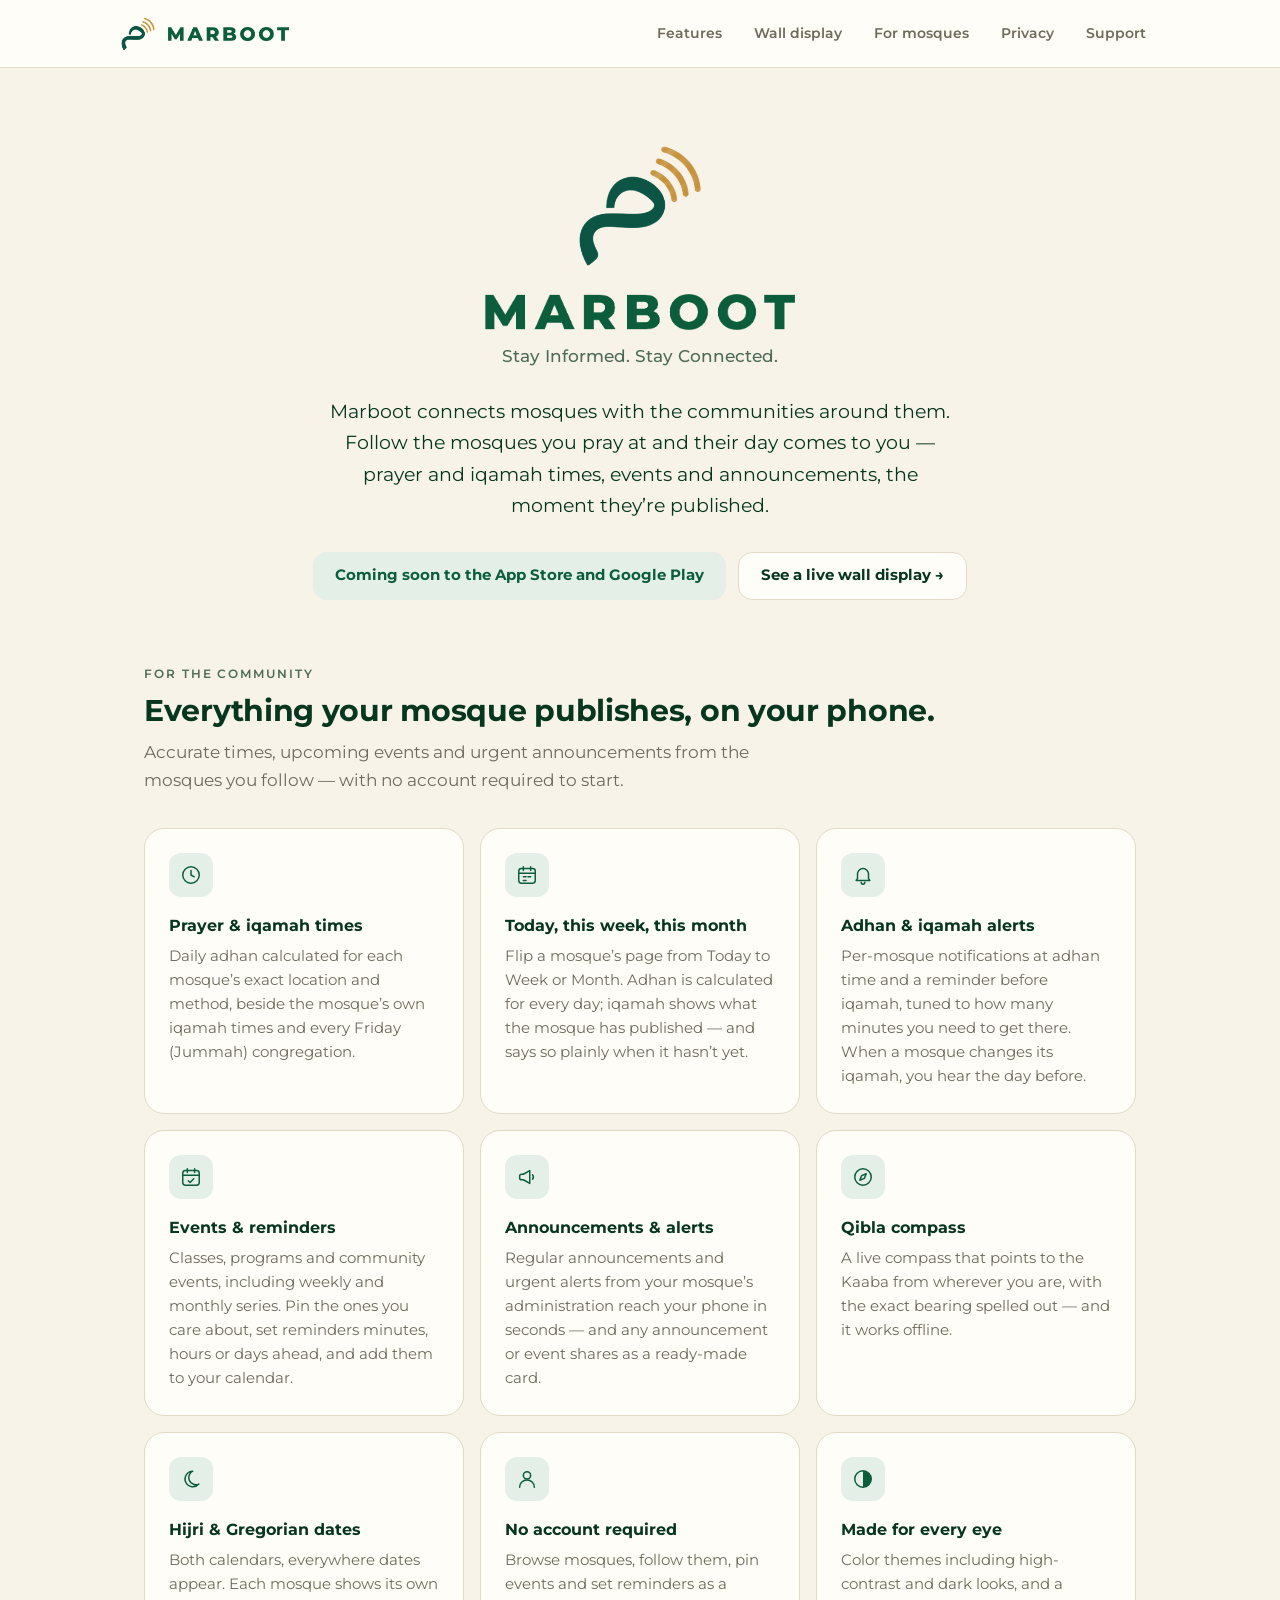
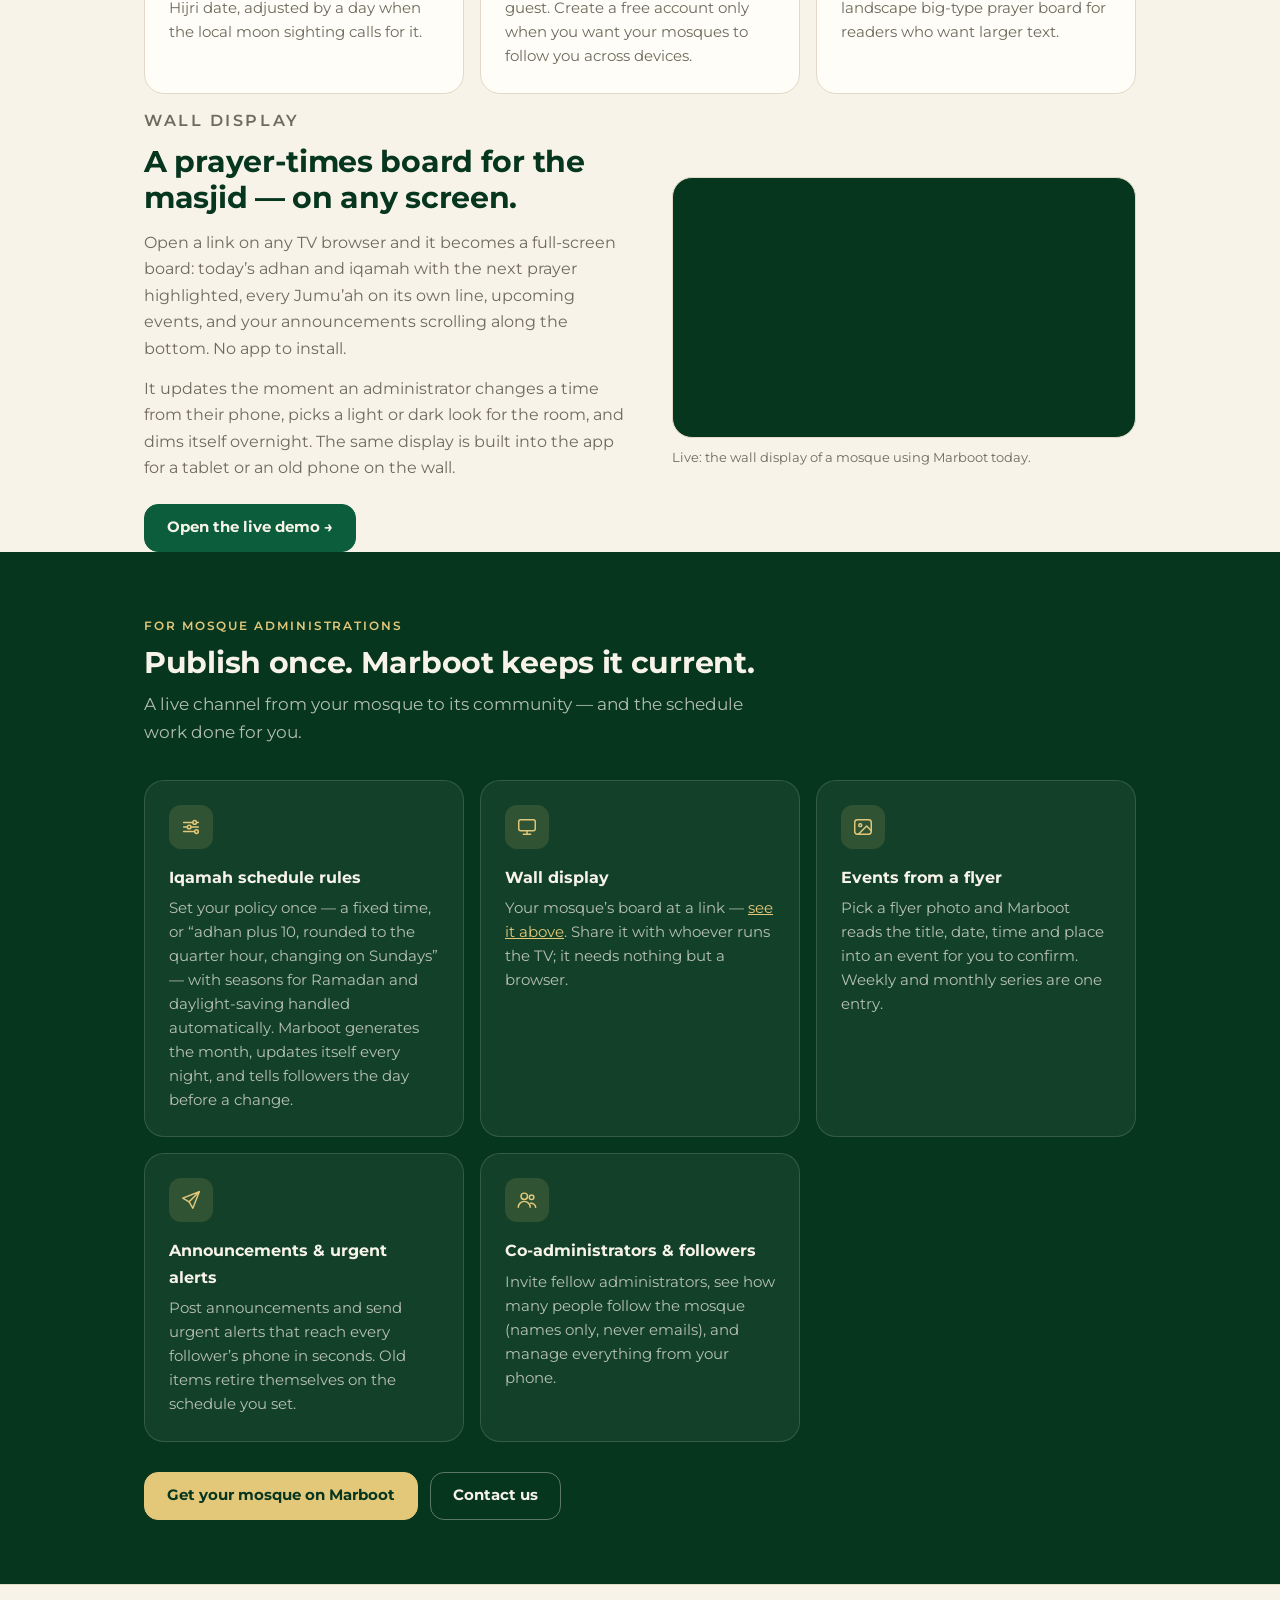
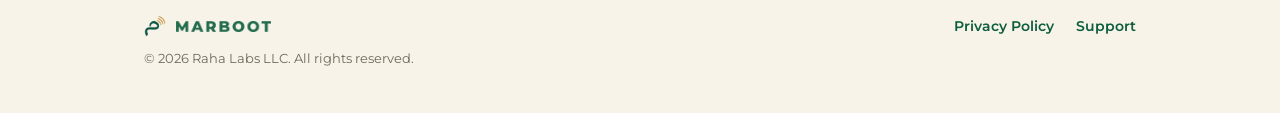
==== commit 96bffd8c: "Site: drop the Masjidi card; American spelling Co-Authored-By: Claude Fable 5.1 <noreply@anthropic.c" ====
--- a/index.html
+++ b/index.html
@@ -93,7 +93,7 @@
       <div class="card">
         <div class="icon"><svg viewBox="0 0 24 24"><circle cx="12" cy="12" r="9"/><path d="M12 3a9 9 0 0 1 0 18z" fill="currentColor" stroke="none"/></svg></div>
         <h3>Made for every eye</h3>
-        <p>Colour themes including high-contrast and dark looks, and a landscape big-type prayer board for readers who want larger text.</p>
+        <p>Color themes including high-contrast and dark looks, and a landscape big-type prayer board for readers who want larger text.</p>
       </div>
     </div>
   </section>
@@ -128,11 +128,6 @@
           <div class="icon"><svg viewBox="0 0 24 24"><path d="M4 7h10M18 7h2M4 12h4M12 12h8M4 17h12M20 17h0"/><circle cx="16" cy="7" r="2"/><circle cx="10" cy="12" r="2"/><circle cx="18" cy="17" r="2"/></svg></div>
           <h3>Iqamah schedule rules</h3>
           <p>Set your policy once — a fixed time, or “adhan plus 10, rounded to the quarter hour, changing on Sundays” — with seasons for Ramadan and daylight-saving handled automatically. Marboot generates the month, updates itself every night, and tells followers the day before a change.</p>
-        </div>
-        <div class="card">
-          <div class="icon"><svg viewBox="0 0 24 24"><path d="M20 12a8 8 0 0 1-14.5 4.6M4 12a8 8 0 0 1 14.5-4.6"/><path d="M18 3v4.5h-4.5M6 21v-4.5h4.5"/></svg></div>
-          <h3>Works with Masjidi</h3>
-          <p>Already publish on Masjidi? Import your monthly schedule nightly, or push the times you set in Marboot to Masjidi — one source of truth, your choice which.</p>
         </div>
         <div class="card">
           <div class="icon"><svg viewBox="0 0 24 24"><rect x="3" y="4" width="18" height="12" rx="2"/><path d="M8 20h8M12 16v4"/></svg></div>
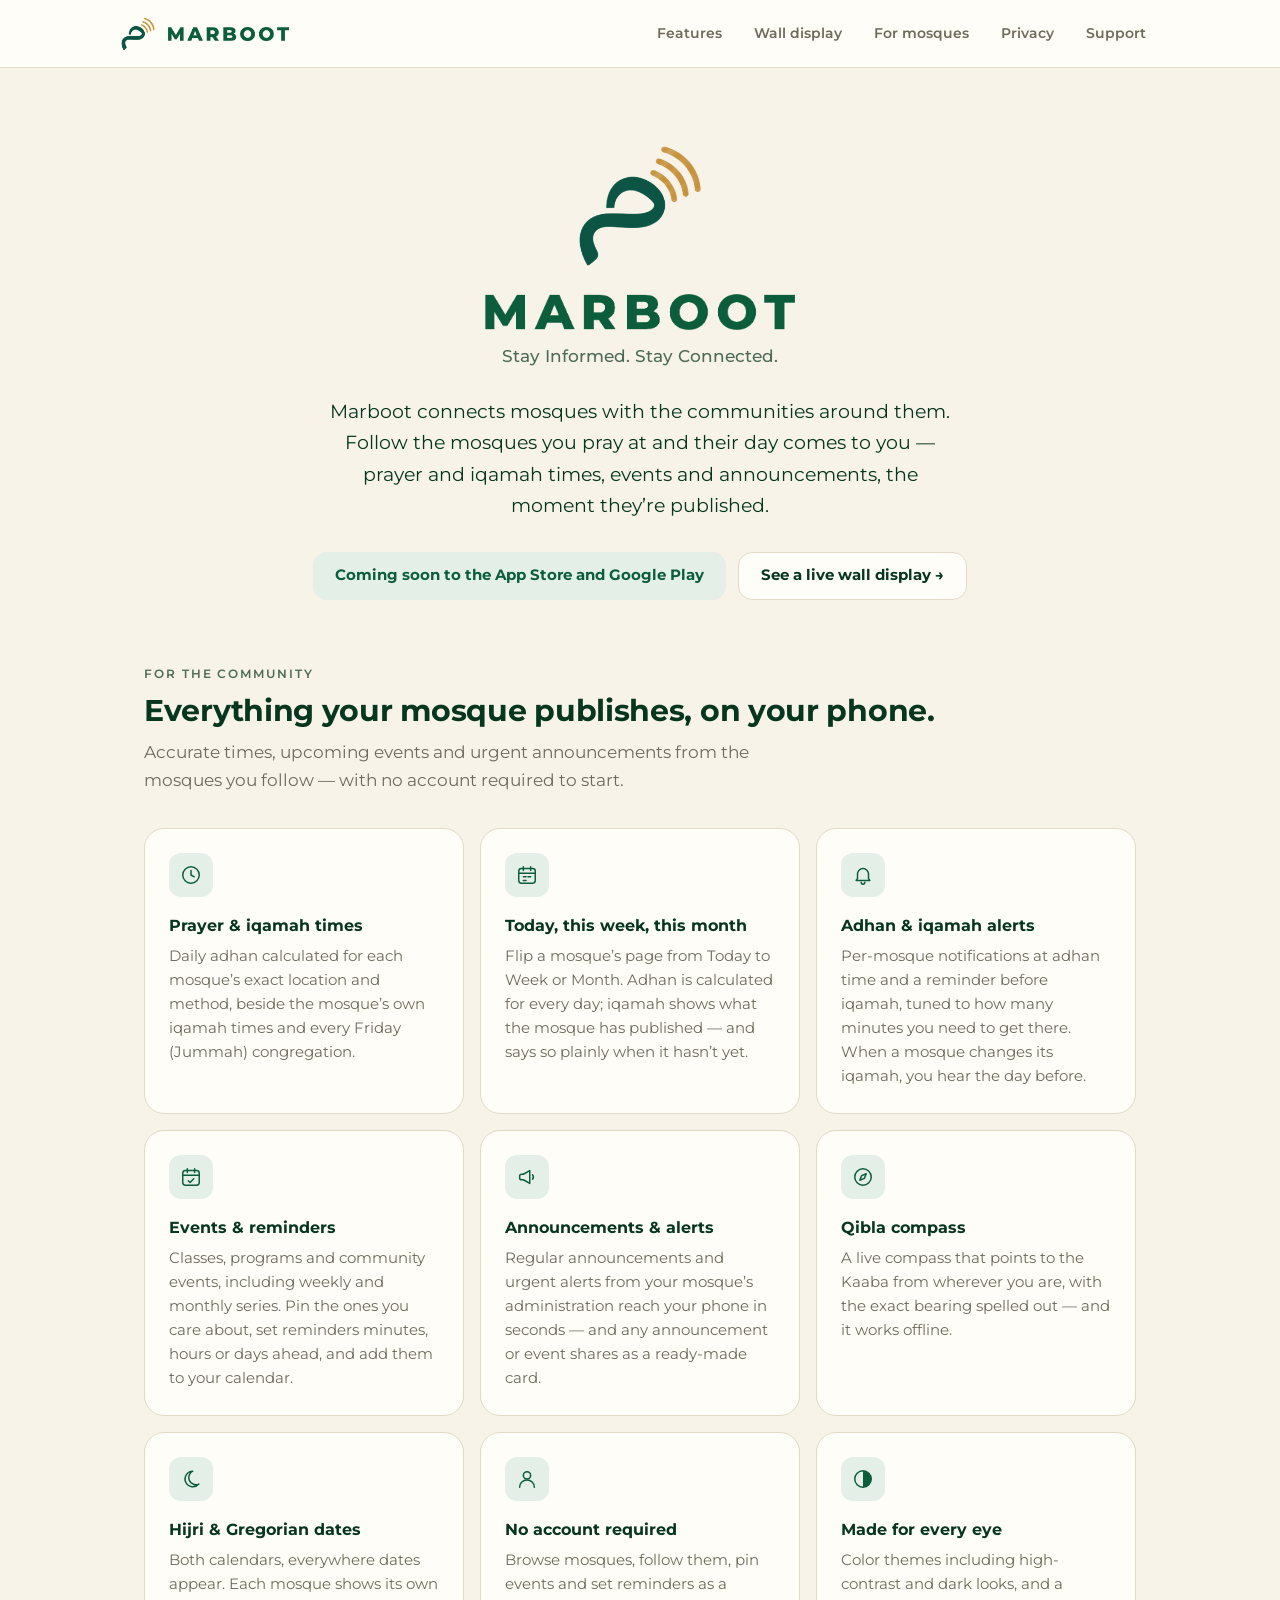
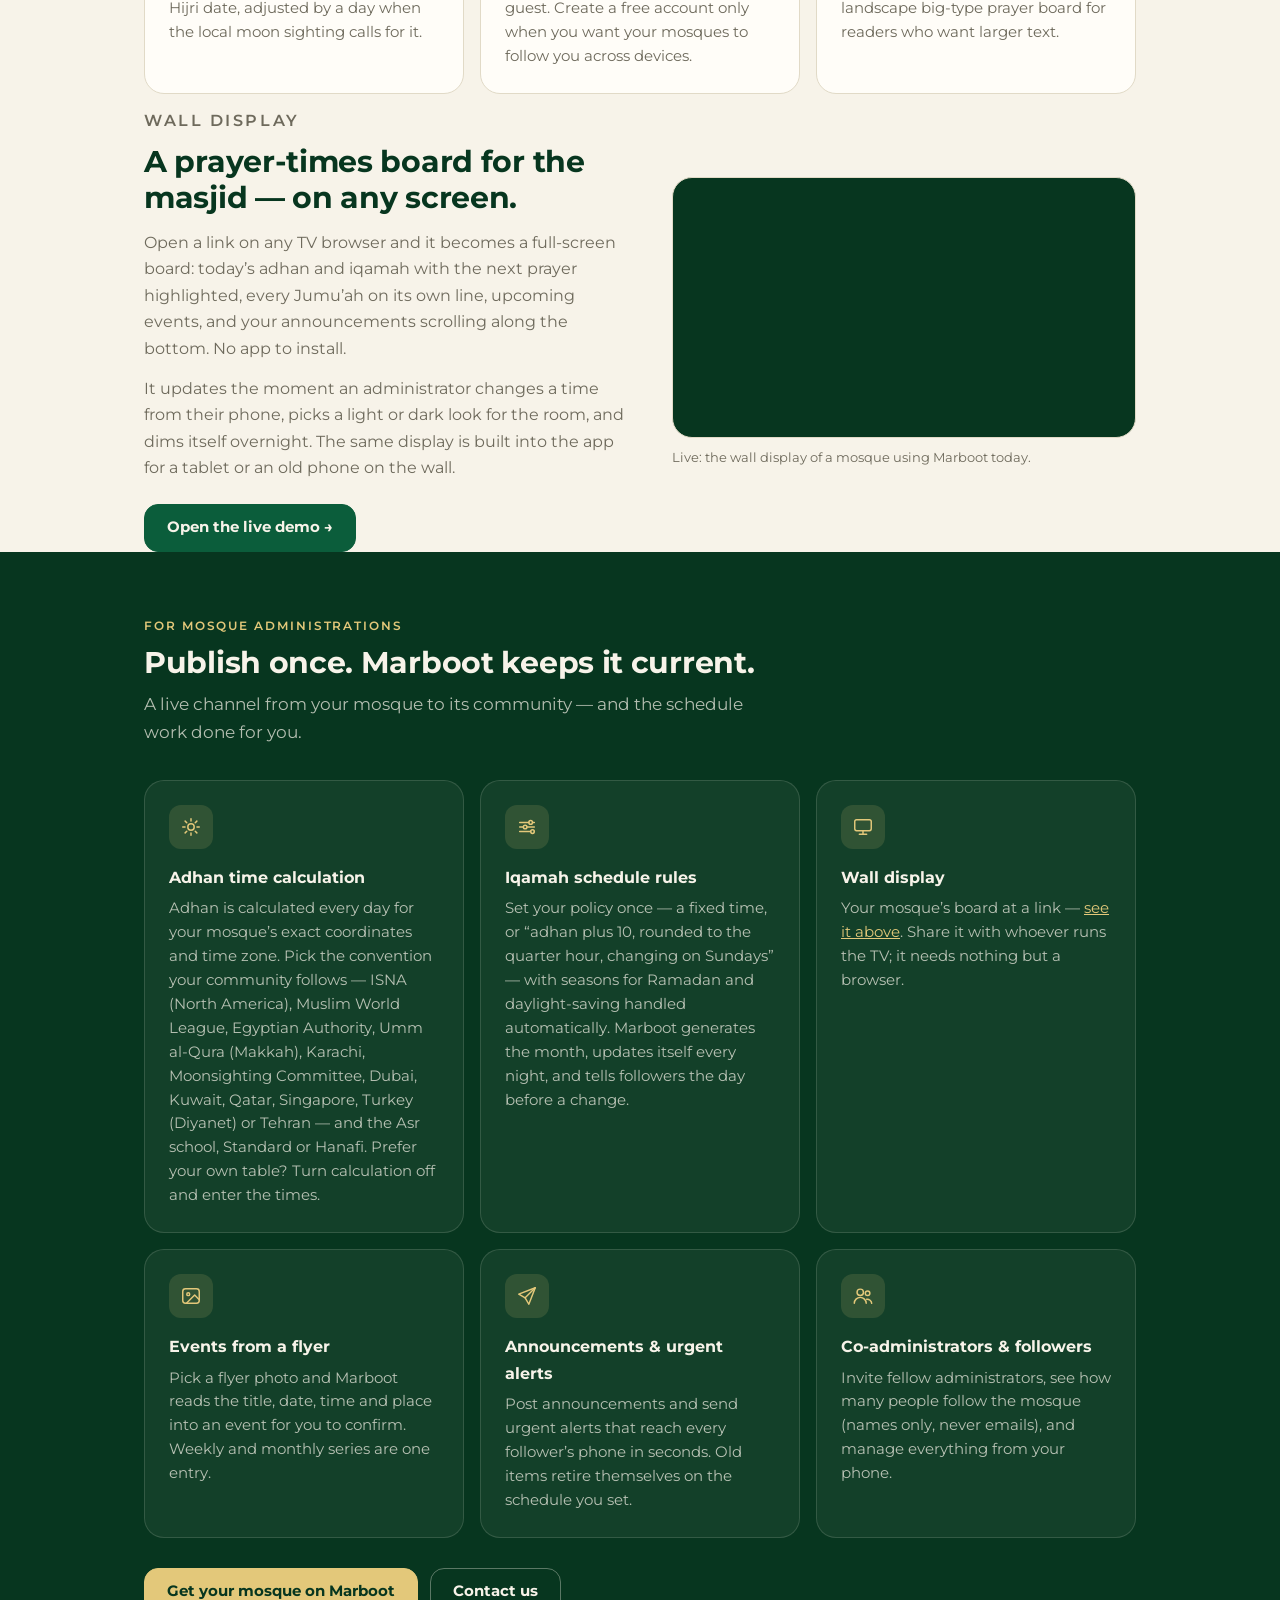
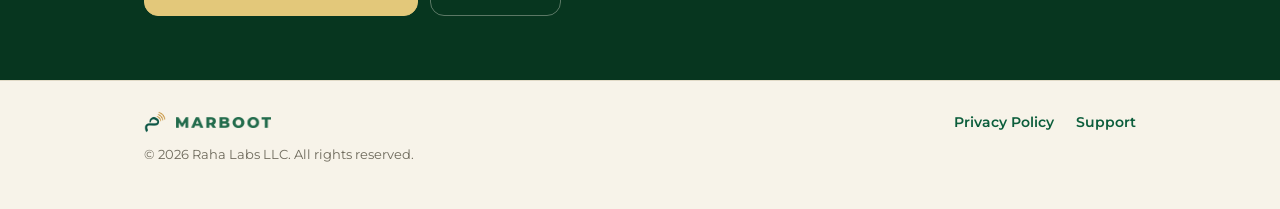
==== commit 702ad3b2: "Site: adhan calculation card for mosque administrations Co-Authored-By: Claude Fable 5.1 <noreply@an" ====
--- a/index.html
+++ b/index.html
@@ -125,6 +125,11 @@
       <p class="sub">A live channel from your mosque to its community — and the schedule work done for you.</p>
       <div class="grid">
         <div class="card">
+          <div class="icon"><svg viewBox="0 0 24 24"><circle cx="12" cy="12" r="3.5"/><path d="M12 3v2.5M12 18.5V21M3 12h2.5M18.5 12H21M5.6 5.6l1.8 1.8M16.6 16.6l1.8 1.8M5.6 18.4l1.8-1.8M16.6 7.4l1.8-1.8"/></svg></div>
+          <h3>Adhan time calculation</h3>
+          <p>Adhan is calculated every day for your mosque’s exact coordinates and time zone. Pick the convention your community follows — ISNA (North America), Muslim World League, Egyptian Authority, Umm al-Qura (Makkah), Karachi, Moonsighting Committee, Dubai, Kuwait, Qatar, Singapore, Turkey (Diyanet) or Tehran — and the Asr school, Standard or Hanafi. Prefer your own table? Turn calculation off and enter the times.</p>
+        </div>
+        <div class="card">
           <div class="icon"><svg viewBox="0 0 24 24"><path d="M4 7h10M18 7h2M4 12h4M12 12h8M4 17h12M20 17h0"/><circle cx="16" cy="7" r="2"/><circle cx="10" cy="12" r="2"/><circle cx="18" cy="17" r="2"/></svg></div>
           <h3>Iqamah schedule rules</h3>
           <p>Set your policy once — a fixed time, or “adhan plus 10, rounded to the quarter hour, changing on Sundays” — with seasons for Ramadan and daylight-saving handled automatically. Marboot generates the month, updates itself every night, and tells followers the day before a change.</p>
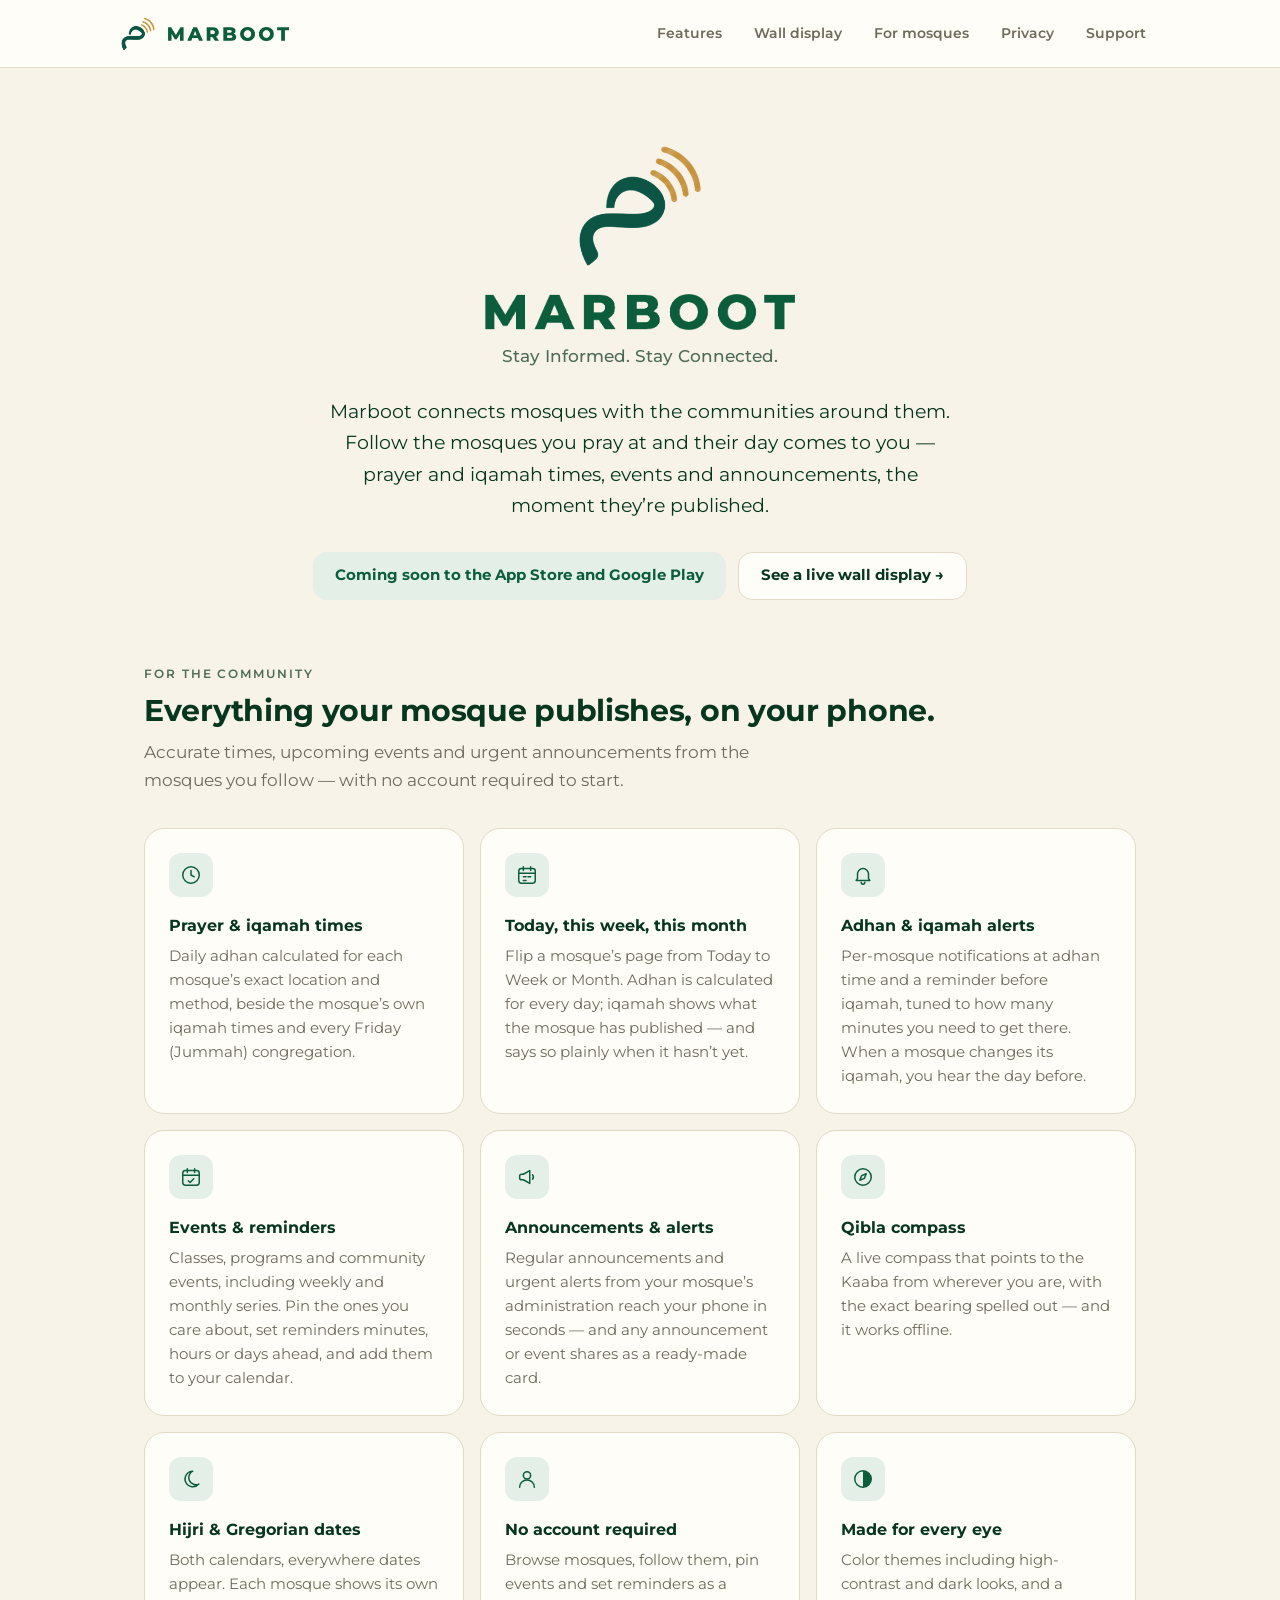
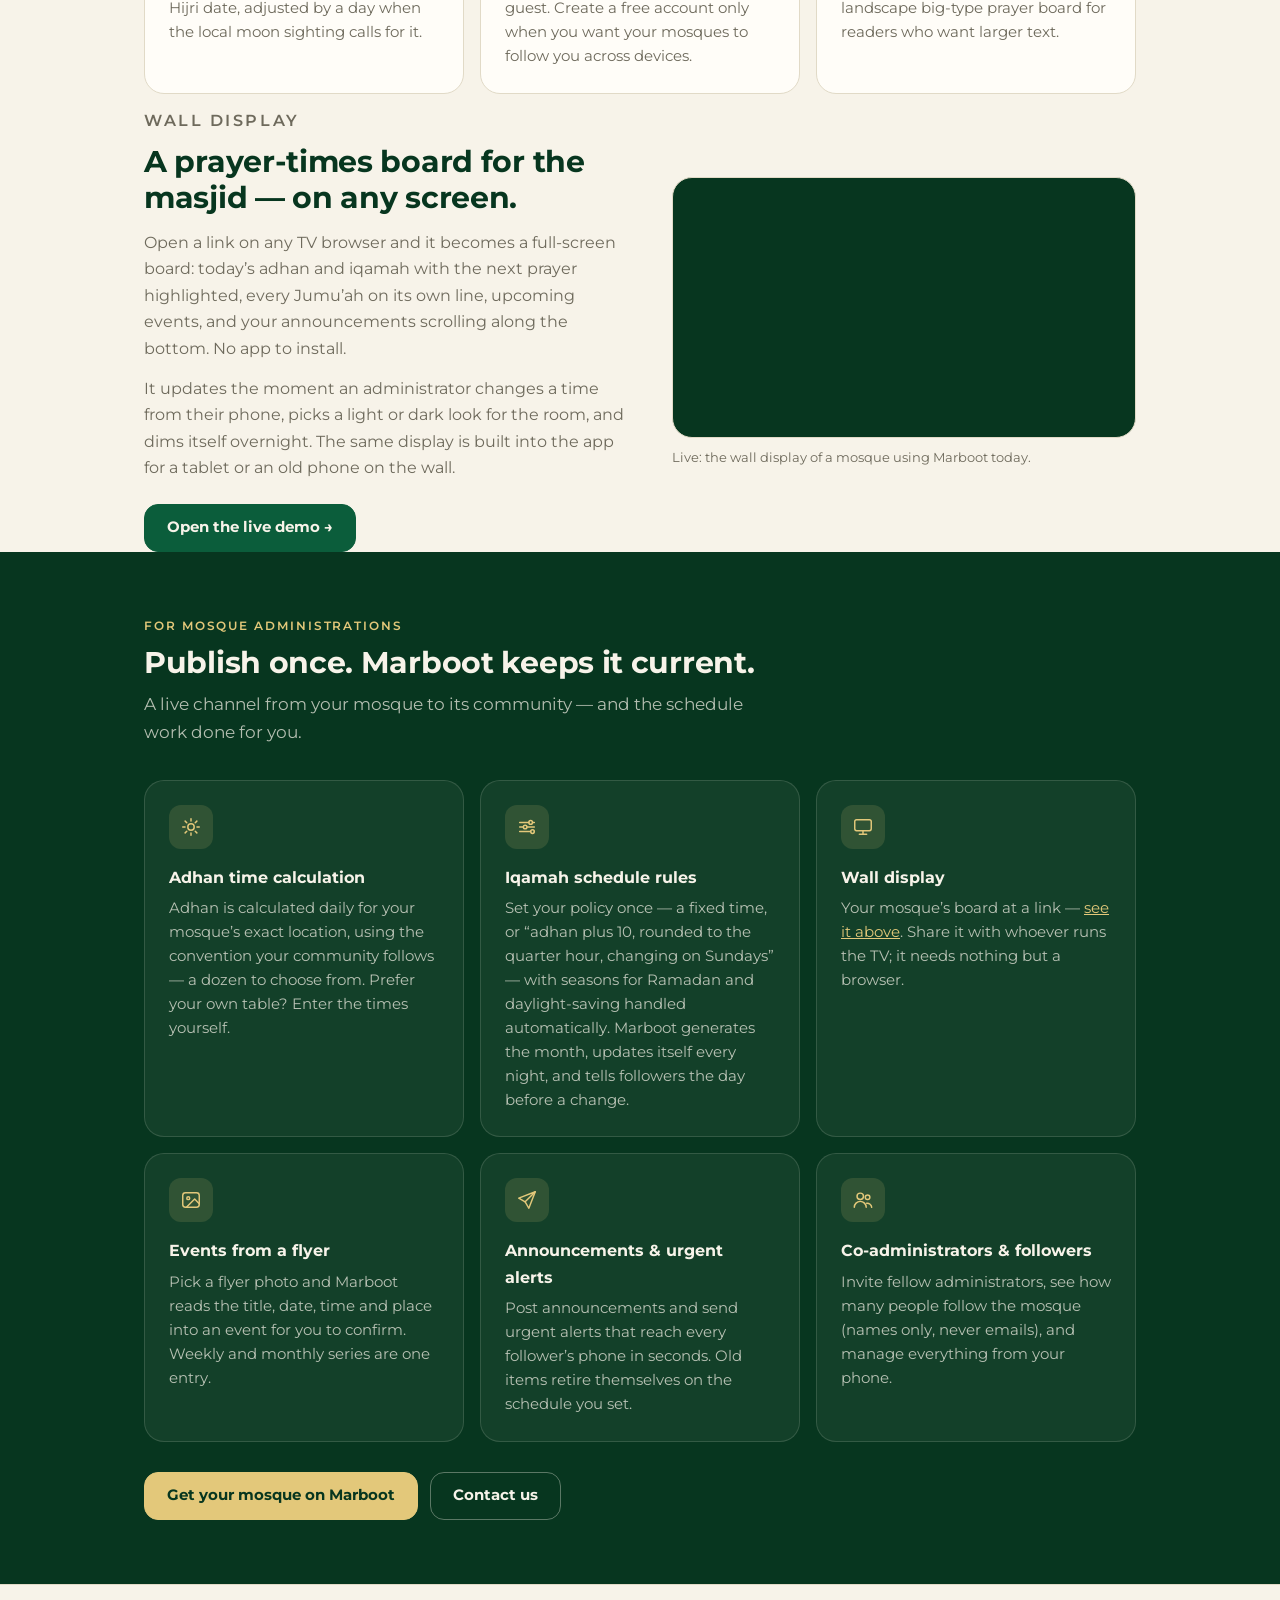
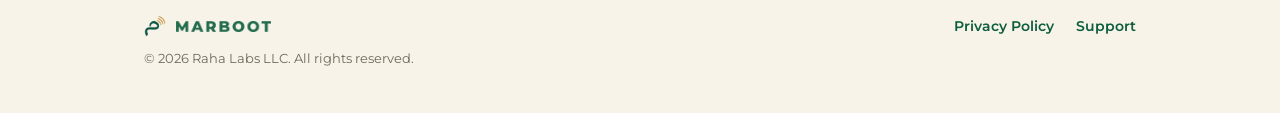
==== commit 9ed197bd: "Site: shorter adhan calculation card Co-Authored-By: Claude Fable 5.1 <noreply@anthropic.com>" ====
--- a/index.html
+++ b/index.html
@@ -127,7 +127,7 @@
         <div class="card">
           <div class="icon"><svg viewBox="0 0 24 24"><circle cx="12" cy="12" r="3.5"/><path d="M12 3v2.5M12 18.5V21M3 12h2.5M18.5 12H21M5.6 5.6l1.8 1.8M16.6 16.6l1.8 1.8M5.6 18.4l1.8-1.8M16.6 7.4l1.8-1.8"/></svg></div>
           <h3>Adhan time calculation</h3>
-          <p>Adhan is calculated every day for your mosque’s exact coordinates and time zone. Pick the convention your community follows — ISNA (North America), Muslim World League, Egyptian Authority, Umm al-Qura (Makkah), Karachi, Moonsighting Committee, Dubai, Kuwait, Qatar, Singapore, Turkey (Diyanet) or Tehran — and the Asr school, Standard or Hanafi. Prefer your own table? Turn calculation off and enter the times.</p>
+          <p>Adhan is calculated daily for your mosque’s exact location, using the convention your community follows — a dozen to choose from. Prefer your own table? Enter the times yourself.</p>
         </div>
         <div class="card">
           <div class="icon"><svg viewBox="0 0 24 24"><path d="M4 7h10M18 7h2M4 12h4M12 12h8M4 17h12M20 17h0"/><circle cx="16" cy="7" r="2"/><circle cx="10" cy="12" r="2"/><circle cx="18" cy="17" r="2"/></svg></div>
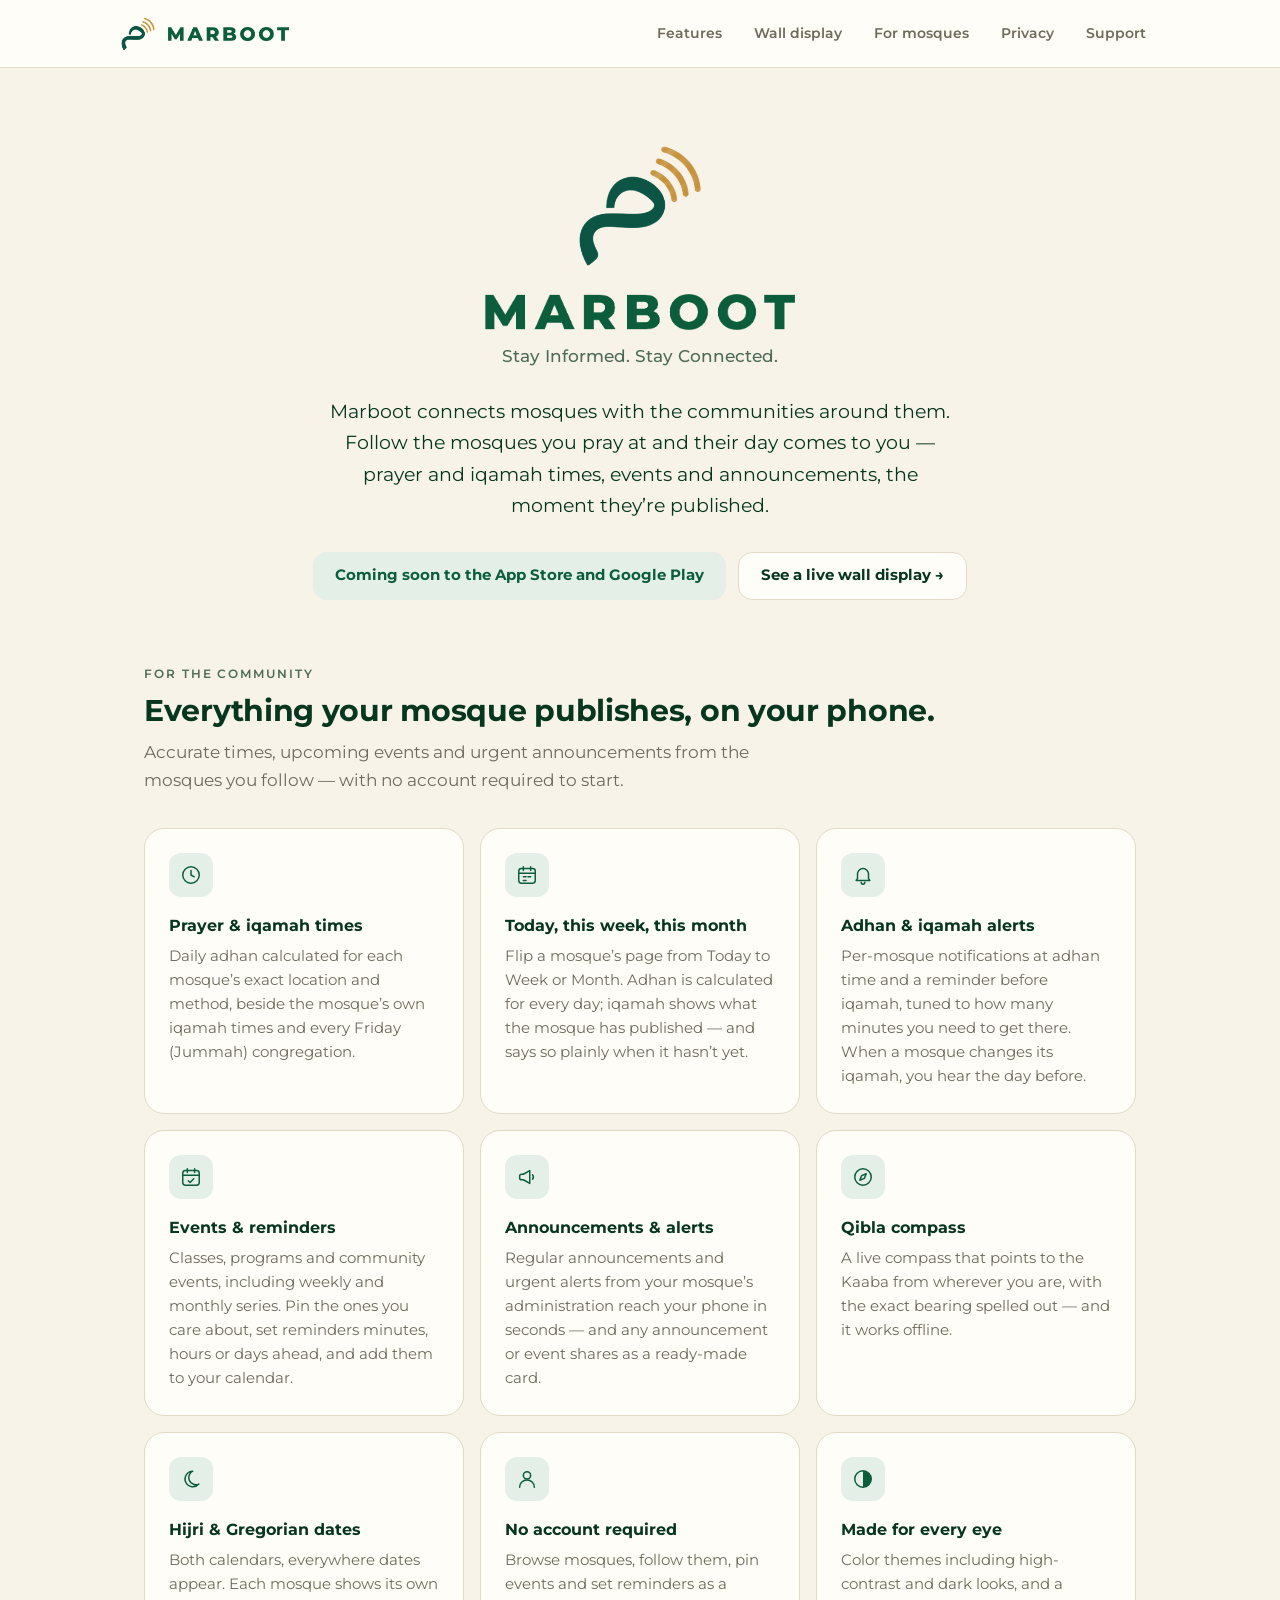
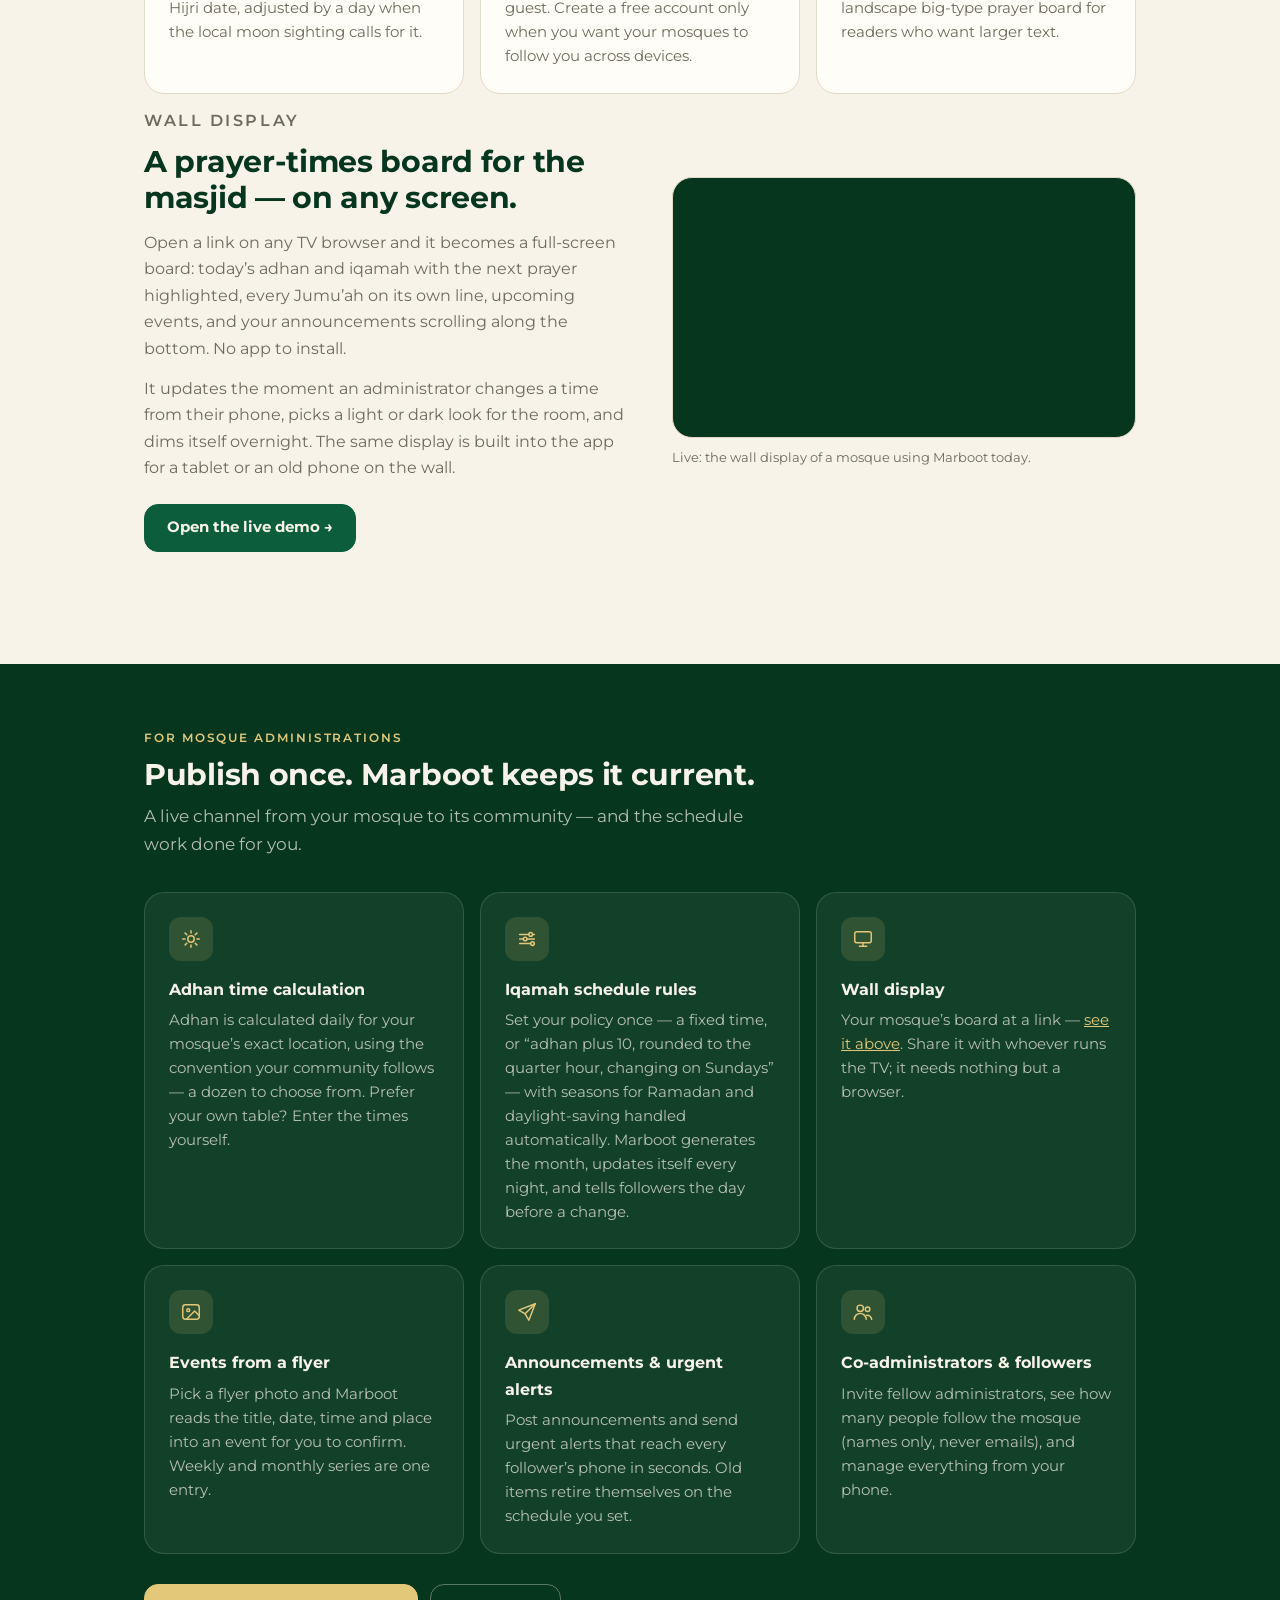
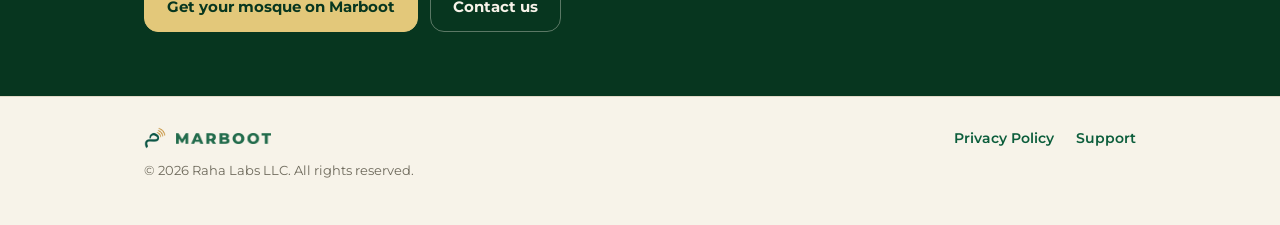
==== commit 43d594f8: "Site: more space between the live demo and the admin band Co-Authored-By: Claude Fable 5.1 <noreply@" ====
--- a/index.html
+++ b/index.html
@@ -17,7 +17,7 @@
   <link rel="preconnect" href="https://fonts.googleapis.com" />
   <link rel="preconnect" href="https://fonts.gstatic.com" crossorigin />
   <link href="https://fonts.googleapis.com/css2?family=Montserrat:wght@400;500;600;700;800&display=swap" rel="stylesheet" />
-  <link rel="stylesheet" href="styles.css?v=3" />
+  <link rel="stylesheet" href="styles.css?v=4" />
 </head>
 <body>
   <header>
--- a/styles.css
+++ b/styles.css
@@ -73,6 +73,8 @@
 .frame { border-radius: var(--r-card); overflow: hidden; border: 1px solid var(--line); background: var(--green-900); aspect-ratio: 16 / 9; }
 .frame iframe { width: 100%; height: 100%; border: 0; display: block; pointer-events: none; }
 .frame-note { font-size: 12.5px; color: var(--ink-muted); margin-top: 10px; }
+/* Breathing room between the live demo and the dome-green band below. */
+#display { padding-bottom: 112px; }
 
 /* ---- For mosque administrations: dome-green band ---- */
 .admins { background: var(--green-900); color: var(--cream-100); }
@@ -124,6 +126,7 @@
   section { padding: 48px 0; }
   h2 { font-size: 25px; }
   .display { grid-template-columns: 1fr; gap: 24px; }
+  #display { padding-bottom: 80px; }
   .prose { padding: 26px; margin: 28px 0; }
   .prose h1 { font-size: 26px; }
 }
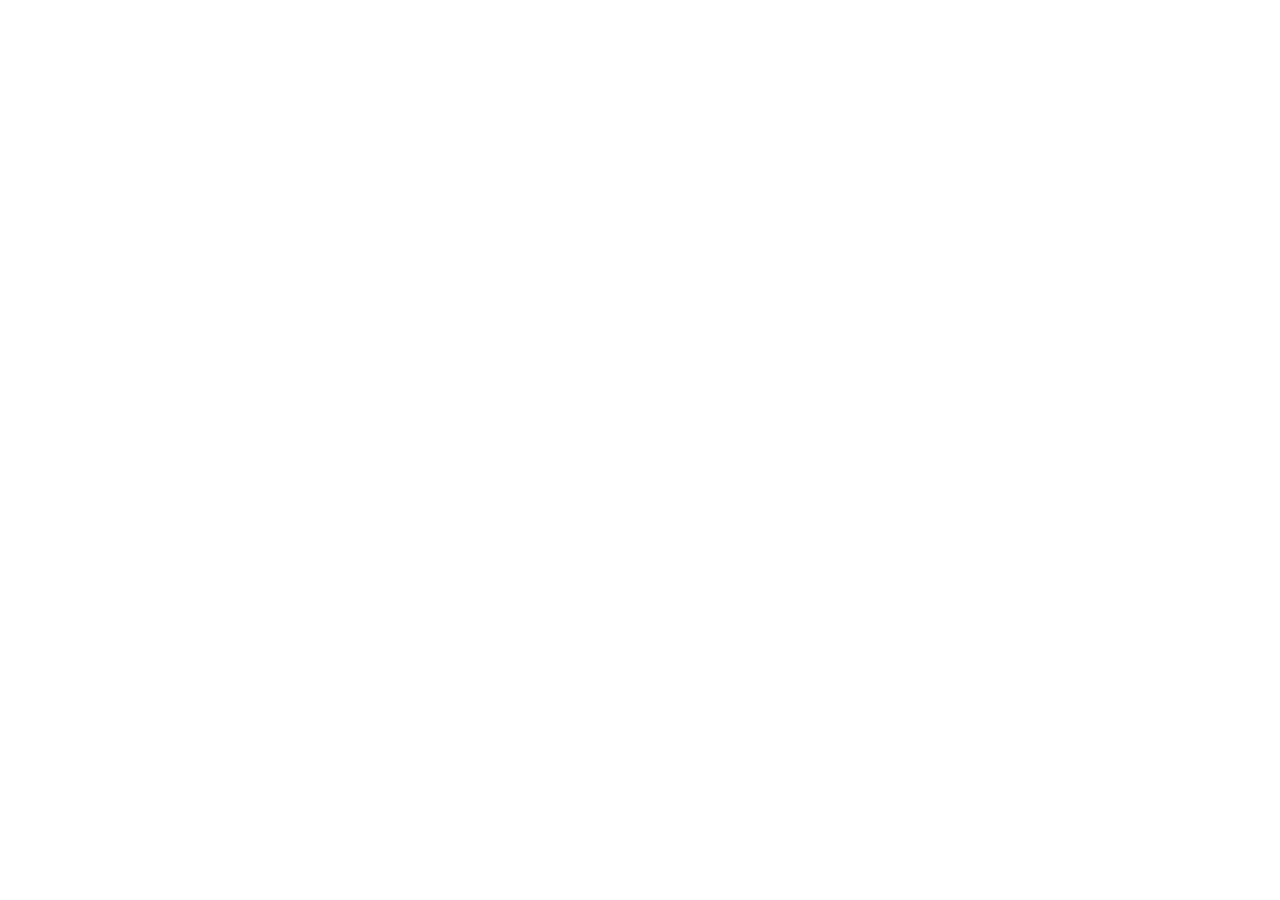
==== commit d3c01323: "Redirect every page to marboot.web.app — the site now deploys from marboot-spec-kit/web" ====
--- a/index.html
+++ b/index.html
@@ -1,174 +1,8 @@
 <!DOCTYPE html>
-<html lang="en">
-<head>
-  <meta charset="utf-8" />
-  <meta name="viewport" content="width=device-width, initial-scale=1" />
-  <title>Marboot — Stay Informed. Stay Connected.</title>
-  <meta name="description" content="Marboot connects mosques with the communities around them: prayer and iqamah times, week and month schedules, events, announcements, a qibla compass and a wall display for the masjid — all in one app." />
-  <meta property="og:title" content="Marboot — Stay Informed. Stay Connected." />
-  <meta property="og:description" content="Connecting mosques with their communities — prayer times, events, announcements, qibla and a live wall display." />
-  <meta property="og:image" content="https://obaidamin.github.io/marboot-site/assets/og-image.png" />
-  <meta property="og:type" content="website" />
-  <meta name="twitter:card" content="summary_large_image" />
-  <meta name="theme-color" content="#F7F3E9" />
-  <link rel="icon" type="image/png" sizes="32x32" href="assets/favicon-32.png" />
-  <link rel="icon" type="image/png" sizes="16x16" href="assets/favicon-16.png" />
-  <link rel="apple-touch-icon" href="assets/apple-touch-icon.png" />
-  <link rel="preconnect" href="https://fonts.googleapis.com" />
-  <link rel="preconnect" href="https://fonts.gstatic.com" crossorigin />
-  <link href="https://fonts.googleapis.com/css2?family=Montserrat:wght@400;500;600;700;800&display=swap" rel="stylesheet" />
-  <link rel="stylesheet" href="styles.css?v=4" />
-</head>
-<body>
-  <header>
-    <nav class="nav wrap" aria-label="Main">
-      <a class="brand" href="index.html" aria-label="Marboot home">
-        <img class="symbol" src="assets/symbol-color.png" alt="" />
-        <img class="word" src="assets/wordmark-green.png" alt="Marboot" />
-      </a>
-      <a href="index.html#features">Features</a>
-      <a href="index.html#display">Wall display</a>
-      <a href="index.html#mosques">For mosques</a>
-      <a href="privacy.html">Privacy</a>
-      <a href="support.html">Support</a>
-    </nav>
-  </header>
-
-  <div class="hero">
-    <img class="symbol" src="assets/symbol-color.png" alt="" />
-    <img class="word" src="assets/wordmark-green.png" alt="Marboot" />
-    <p class="tagline">Stay Informed. Stay Connected.</p>
-    <p class="lede">Marboot connects mosques with the communities around them. Follow the mosques you pray at and their day comes to you — prayer and iqamah times, events and announcements, the moment they’re published.</p>
-    <div class="actions">
-      <span class="pill">Coming soon to the App Store and Google Play</span>
-      <a class="btn" href="#display">See a live wall display →</a>
-    </div>
-  </div>
-
-  <section id="features" class="wrap">
-    <p class="eyebrow">For the community</p>
-    <h2>Everything your mosque publishes, on your phone.</h2>
-    <p class="sub">Accurate times, upcoming events and urgent announcements from the mosques you follow — with no account required to start.</p>
-    <div class="grid">
-      <div class="card">
-        <div class="icon"><svg viewBox="0 0 24 24"><circle cx="12" cy="12" r="9"/><path d="M12 7v5l3.5 2"/></svg></div>
-        <h3>Prayer &amp; iqamah times</h3>
-        <p>Daily adhan calculated for each mosque’s exact location and method, beside the mosque’s own iqamah times and every Friday (Jummah) congregation.</p>
-      </div>
-      <div class="card">
-        <div class="icon"><svg viewBox="0 0 24 24"><rect x="3" y="5" width="18" height="16" rx="3"/><path d="M3 10h18M8 3v4M16 3v4M8 14h3M13 14h3M8 18h3"/></svg></div>
-        <h3>Today, this week, this month</h3>
-        <p>Flip a mosque’s page from Today to Week or Month. Adhan is calculated for every day; iqamah shows what the mosque has published — and says so plainly when it hasn’t yet.</p>
-      </div>
-      <div class="card">
-        <div class="icon"><svg viewBox="0 0 24 24"><path d="M6 16V11a6 6 0 0 1 12 0v5l1.5 2h-15z"/><path d="M10 20a2 2 0 0 0 4 0"/></svg></div>
-        <h3>Adhan &amp; iqamah alerts</h3>
-        <p>Per-mosque notifications at adhan time and a reminder before iqamah, tuned to how many minutes you need to get there. When a mosque changes its iqamah, you hear the day before.</p>
-      </div>
-      <div class="card">
-        <div class="icon"><svg viewBox="0 0 24 24"><rect x="3" y="5" width="18" height="16" rx="3"/><path d="M3 10h18M8 3v4M16 3v4M9 16l2 2 4-4"/></svg></div>
-        <h3>Events &amp; reminders</h3>
-        <p>Classes, programs and community events, including weekly and monthly series. Pin the ones you care about, set reminders minutes, hours or days ahead, and add them to your calendar.</p>
-      </div>
-      <div class="card">
-        <div class="icon"><svg viewBox="0 0 24 24"><path d="M4 11v2a2 2 0 0 0 2 2h2l7 4V5L8 9H6a2 2 0 0 0-2 2z"/><path d="M18 9.5a4 4 0 0 1 0 5"/></svg></div>
-        <h3>Announcements &amp; alerts</h3>
-        <p>Regular announcements and urgent alerts from your mosque’s administration reach your phone in seconds — and any announcement or event shares as a ready-made card.</p>
-      </div>
-      <div class="card">
-        <div class="icon"><svg viewBox="0 0 24 24"><circle cx="12" cy="12" r="9"/><path d="M15.5 8.5 13.5 13.5 8.5 15.5 10.5 10.5z"/></svg></div>
-        <h3>Qibla compass</h3>
-        <p>A live compass that points to the Kaaba from wherever you are, with the exact bearing spelled out — and it works offline.</p>
-      </div>
-      <div class="card">
-        <div class="icon"><svg viewBox="0 0 24 24"><path d="M14 3.5a8.5 8.5 0 1 0 6.5 14A7 7 0 0 1 14 3.5z"/></svg></div>
-        <h3>Hijri &amp; Gregorian dates</h3>
-        <p>Both calendars, everywhere dates appear. Each mosque shows its own Hijri date, adjusted by a day when the local moon sighting calls for it.</p>
-      </div>
-      <div class="card">
-        <div class="icon"><svg viewBox="0 0 24 24"><circle cx="12" cy="8" r="4"/><path d="M4 21a8 8 0 0 1 16 0"/></svg></div>
-        <h3>No account required</h3>
-        <p>Browse mosques, follow them, pin events and set reminders as a guest. Create a free account only when you want your mosques to follow you across devices.</p>
-      </div>
-      <div class="card">
-        <div class="icon"><svg viewBox="0 0 24 24"><circle cx="12" cy="12" r="9"/><path d="M12 3a9 9 0 0 1 0 18z" fill="currentColor" stroke="none"/></svg></div>
-        <h3>Made for every eye</h3>
-        <p>Color themes including high-contrast and dark looks, and a landscape big-type prayer board for readers who want larger text.</p>
-      </div>
-    </div>
-  </section>
-
-  <section id="display" class="wrap">
-    <div class="display">
-      <div class="copy">
-        <p class="eyebrow">Wall display</p>
-        <h2>A prayer-times board for the masjid — on any screen.</h2>
-        <p>Open a link on any TV browser and it becomes a full-screen board: today’s adhan and iqamah with the next prayer highlighted, every Jumu’ah on its own line, upcoming events, and your announcements scrolling along the bottom. No app to install.</p>
-        <p>It updates the moment an administrator changes a time from their phone, picks a light or dark look for the room, and dims itself overnight. The same display is built into the app for a tablet or an old phone on the wall.</p>
-        <div class="actions">
-          <a class="btn primary" href="https://marboot-prod.web.app/tv/mosque_mhma_95391" target="_blank" rel="noopener">Open the live demo →</a>
-        </div>
-      </div>
-      <div>
-        <div class="frame">
-          <iframe src="https://marboot-prod.web.app/tv/mosque_mhma_95391?pattern=off" title="Marboot wall display — live" loading="lazy" tabindex="-1"></iframe>
-        </div>
-        <p class="frame-note">Live: the wall display of a mosque using Marboot today.</p>
-      </div>
-    </div>
-  </section>
-
-  <section id="mosques" class="admins">
-    <div class="wrap">
-      <p class="eyebrow">For mosque administrations</p>
-      <h2>Publish once. Marboot keeps it current.</h2>
-      <p class="sub">A live channel from your mosque to its community — and the schedule work done for you.</p>
-      <div class="grid">
-        <div class="card">
-          <div class="icon"><svg viewBox="0 0 24 24"><circle cx="12" cy="12" r="3.5"/><path d="M12 3v2.5M12 18.5V21M3 12h2.5M18.5 12H21M5.6 5.6l1.8 1.8M16.6 16.6l1.8 1.8M5.6 18.4l1.8-1.8M16.6 7.4l1.8-1.8"/></svg></div>
-          <h3>Adhan time calculation</h3>
-          <p>Adhan is calculated daily for your mosque’s exact location, using the convention your community follows — a dozen to choose from. Prefer your own table? Enter the times yourself.</p>
-        </div>
-        <div class="card">
-          <div class="icon"><svg viewBox="0 0 24 24"><path d="M4 7h10M18 7h2M4 12h4M12 12h8M4 17h12M20 17h0"/><circle cx="16" cy="7" r="2"/><circle cx="10" cy="12" r="2"/><circle cx="18" cy="17" r="2"/></svg></div>
-          <h3>Iqamah schedule rules</h3>
-          <p>Set your policy once — a fixed time, or “adhan plus 10, rounded to the quarter hour, changing on Sundays” — with seasons for Ramadan and daylight-saving handled automatically. Marboot generates the month, updates itself every night, and tells followers the day before a change.</p>
-        </div>
-        <div class="card">
-          <div class="icon"><svg viewBox="0 0 24 24"><rect x="3" y="4" width="18" height="12" rx="2"/><path d="M8 20h8M12 16v4"/></svg></div>
-          <h3>Wall display</h3>
-          <p>Your mosque’s board at a link — <a href="#display">see it above</a>. Share it with whoever runs the TV; it needs nothing but a browser.</p>
-        </div>
-        <div class="card">
-          <div class="icon"><svg viewBox="0 0 24 24"><rect x="3" y="4" width="18" height="16" rx="3"/><circle cx="9" cy="10" r="1.6"/><path d="M21 16l-5-5-9 9"/></svg></div>
-          <h3>Events from a flyer</h3>
-          <p>Pick a flyer photo and Marboot reads the title, date, time and place into an event for you to confirm. Weekly and monthly series are one entry.</p>
-        </div>
-        <div class="card">
-          <div class="icon"><svg viewBox="0 0 24 24"><path d="M21 3 10 14"/><path d="M21 3l-7 18-4-7-7-4z"/></svg></div>
-          <h3>Announcements &amp; urgent alerts</h3>
-          <p>Post announcements and send urgent alerts that reach every follower’s phone in seconds. Old items retire themselves on the schedule you set.</p>
-        </div>
-        <div class="card">
-          <div class="icon"><svg viewBox="0 0 24 24"><circle cx="9" cy="8" r="3.5"/><path d="M2.5 20a6.5 6.5 0 0 1 13 0"/><circle cx="17" cy="9" r="2.5"/><path d="M16 15.5a5 5 0 0 1 5.5 4.5"/></svg></div>
-          <h3>Co-administrators &amp; followers</h3>
-          <p>Invite fellow administrators, see how many people follow the mosque (names only, never emails), and manage everything from your phone.</p>
-        </div>
-      </div>
-      <div class="actions">
-        <a class="btn primary" href="support.html#mosque">Get your mosque on Marboot</a>
-        <a class="btn" href="support.html">Contact us</a>
-      </div>
-    </div>
-  </section>
-
-  <footer>
-    <div class="wrap">
-      <span class="mark"><img class="symbol" src="assets/symbol-color.png" alt="" /><img class="word" src="assets/wordmark-green.png" alt="Marboot" /></span>
-      <a href="privacy.html">Privacy Policy</a>
-      <a href="support.html">Support</a>
-      <span class="copy">© 2026 Raha Labs LLC. All rights reserved.</span>
-    </div>
-  </footer>
-</body>
-</html>
+<html lang="en"><head><meta charset="utf-8">
+<title>Marboot has moved</title>
+<link rel="canonical" href="https://marboot.web.app/">
+<meta http-equiv="refresh" content="0; url=https://marboot.web.app/">
+<meta name="robots" content="noindex">
+<script>location.replace("https://marboot.web.app/" + location.hash);</script>
+</head><body style="font-family:sans-serif;padding:2rem">Marboot has moved to <a href="https://marboot.web.app/">marboot.web.app</a>.</body></html>
